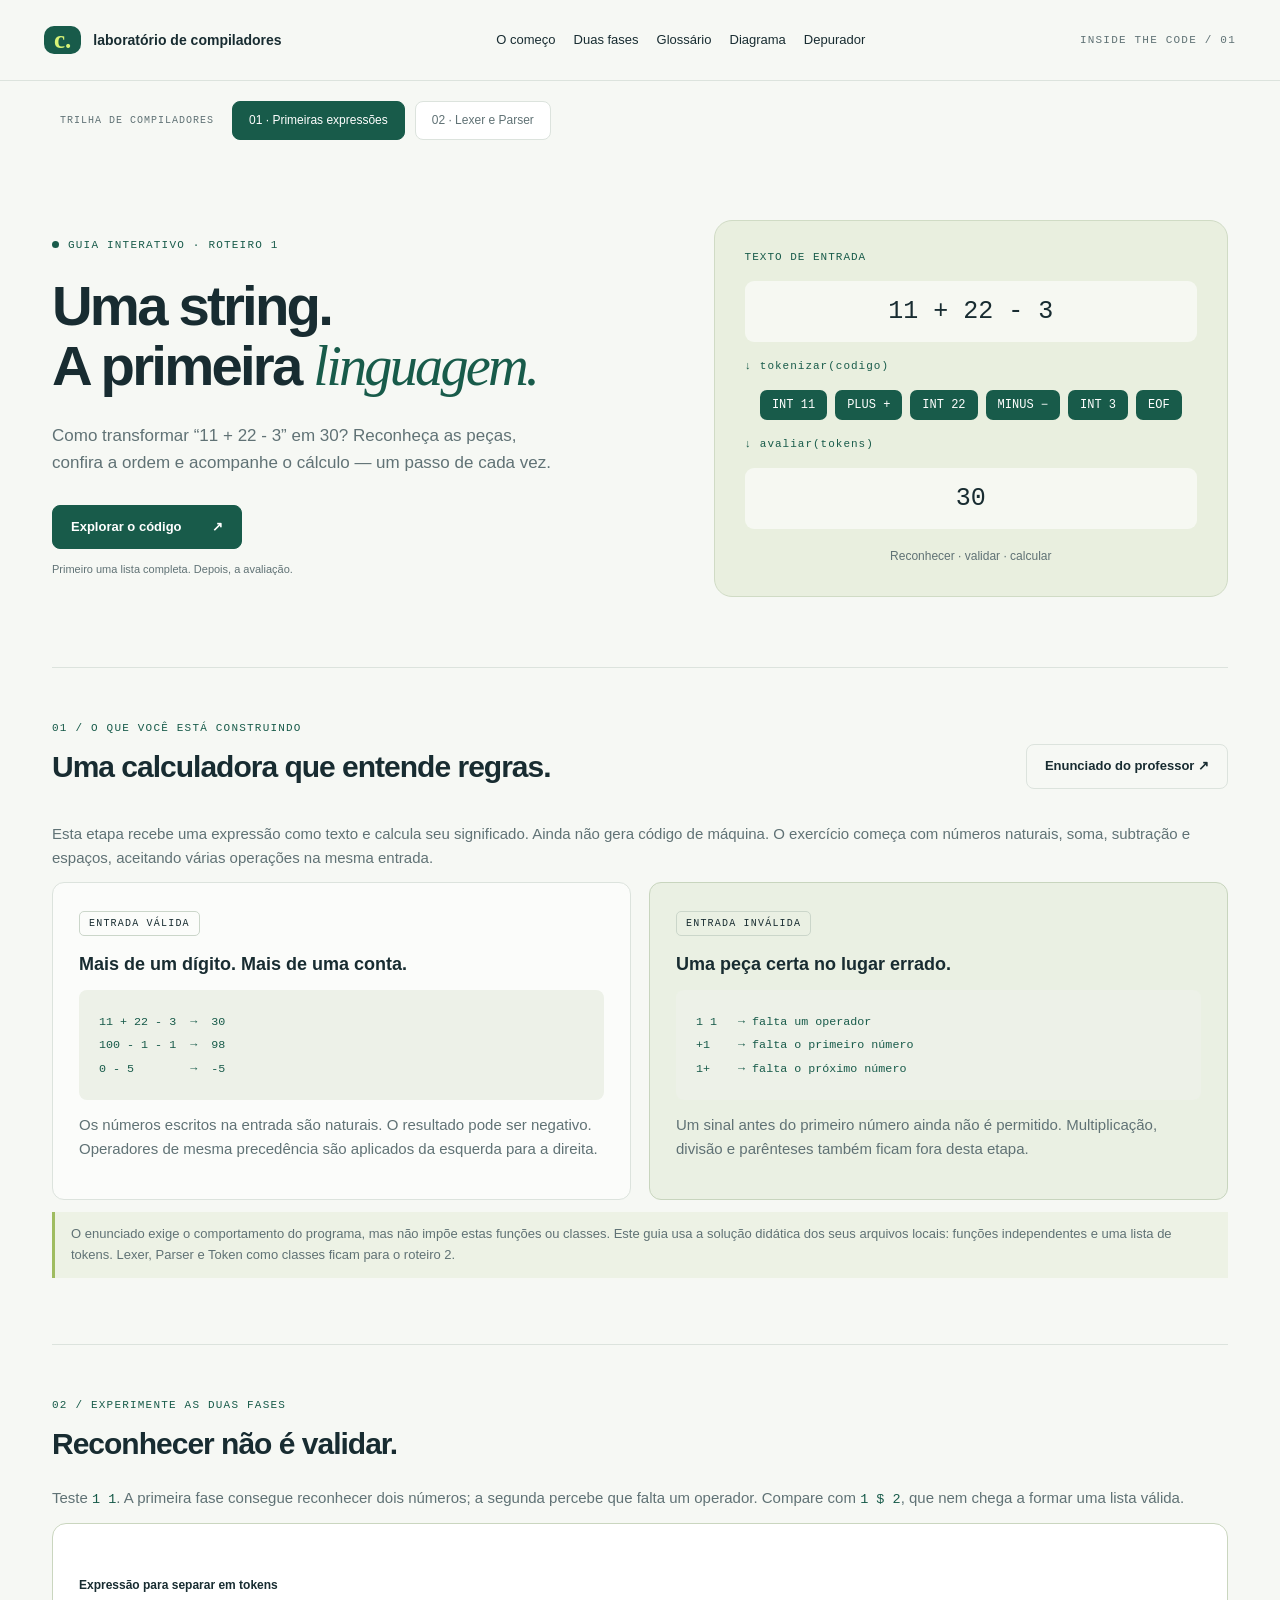
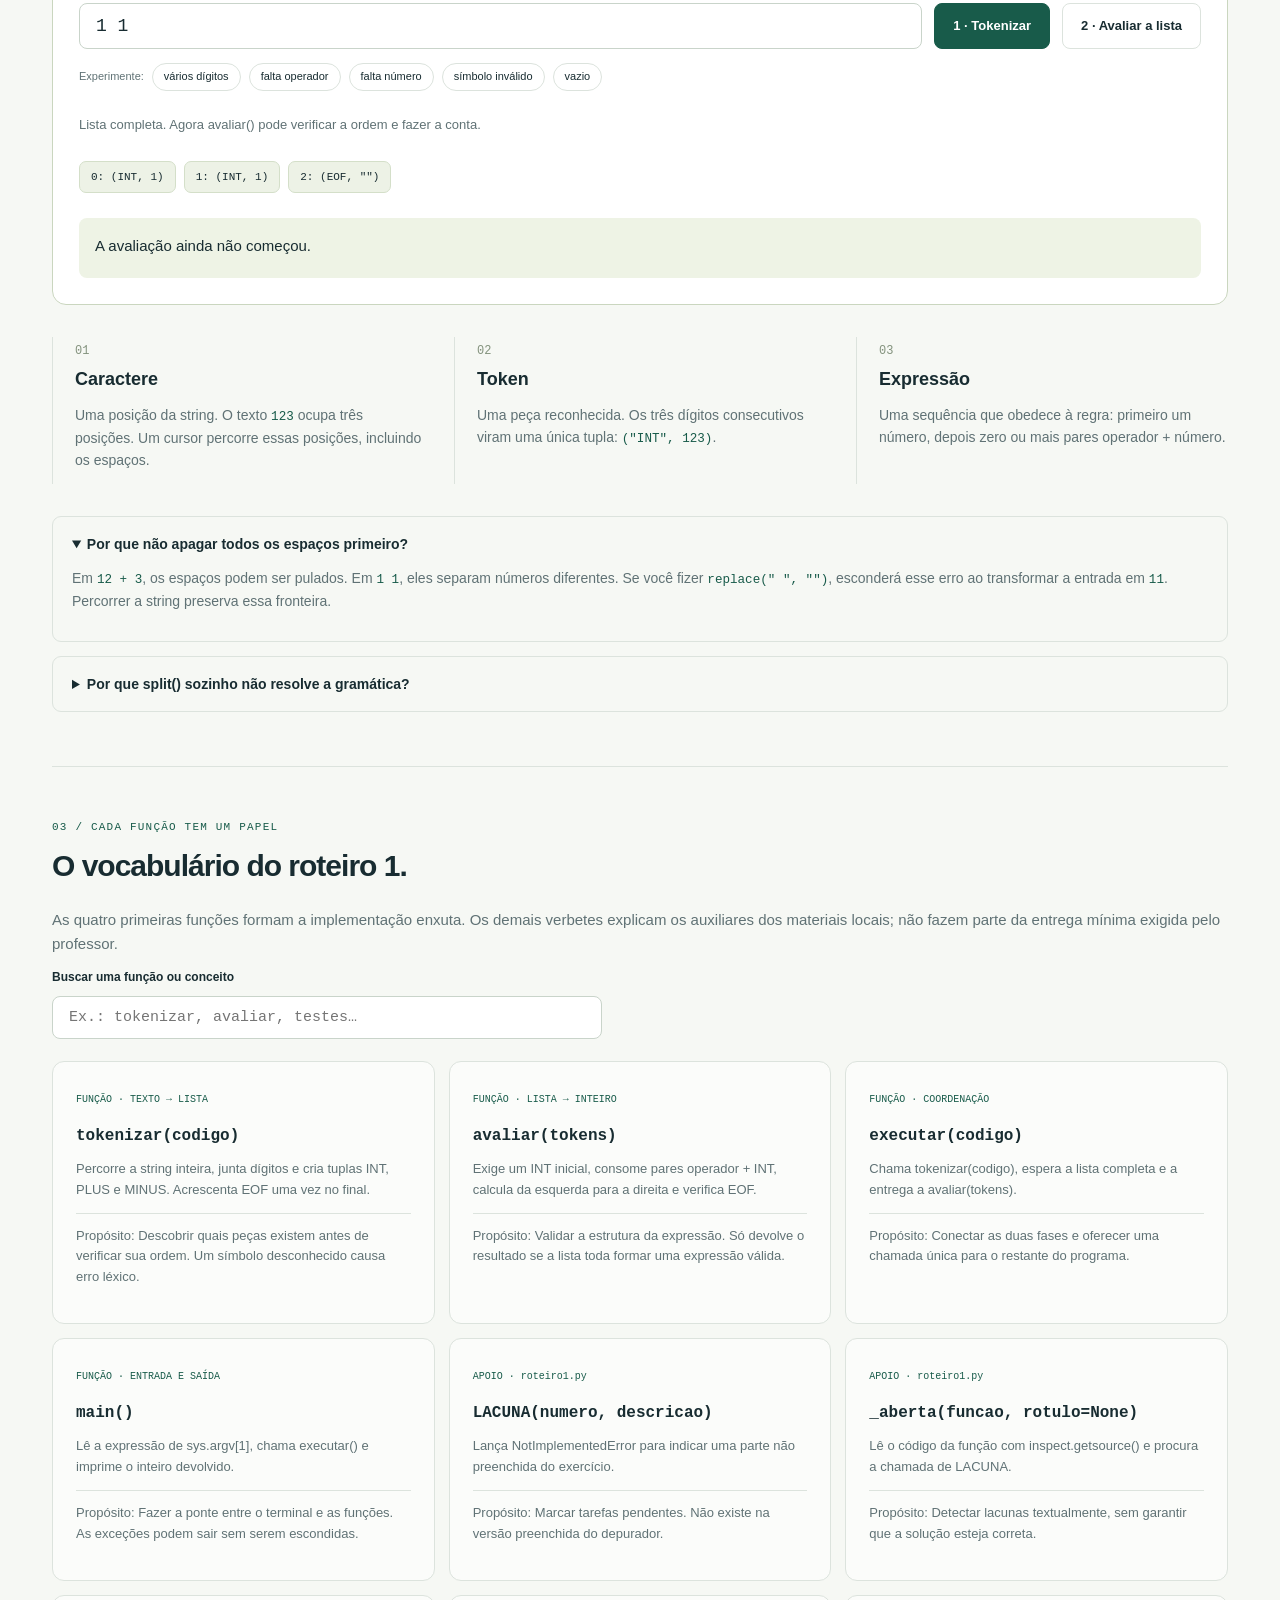
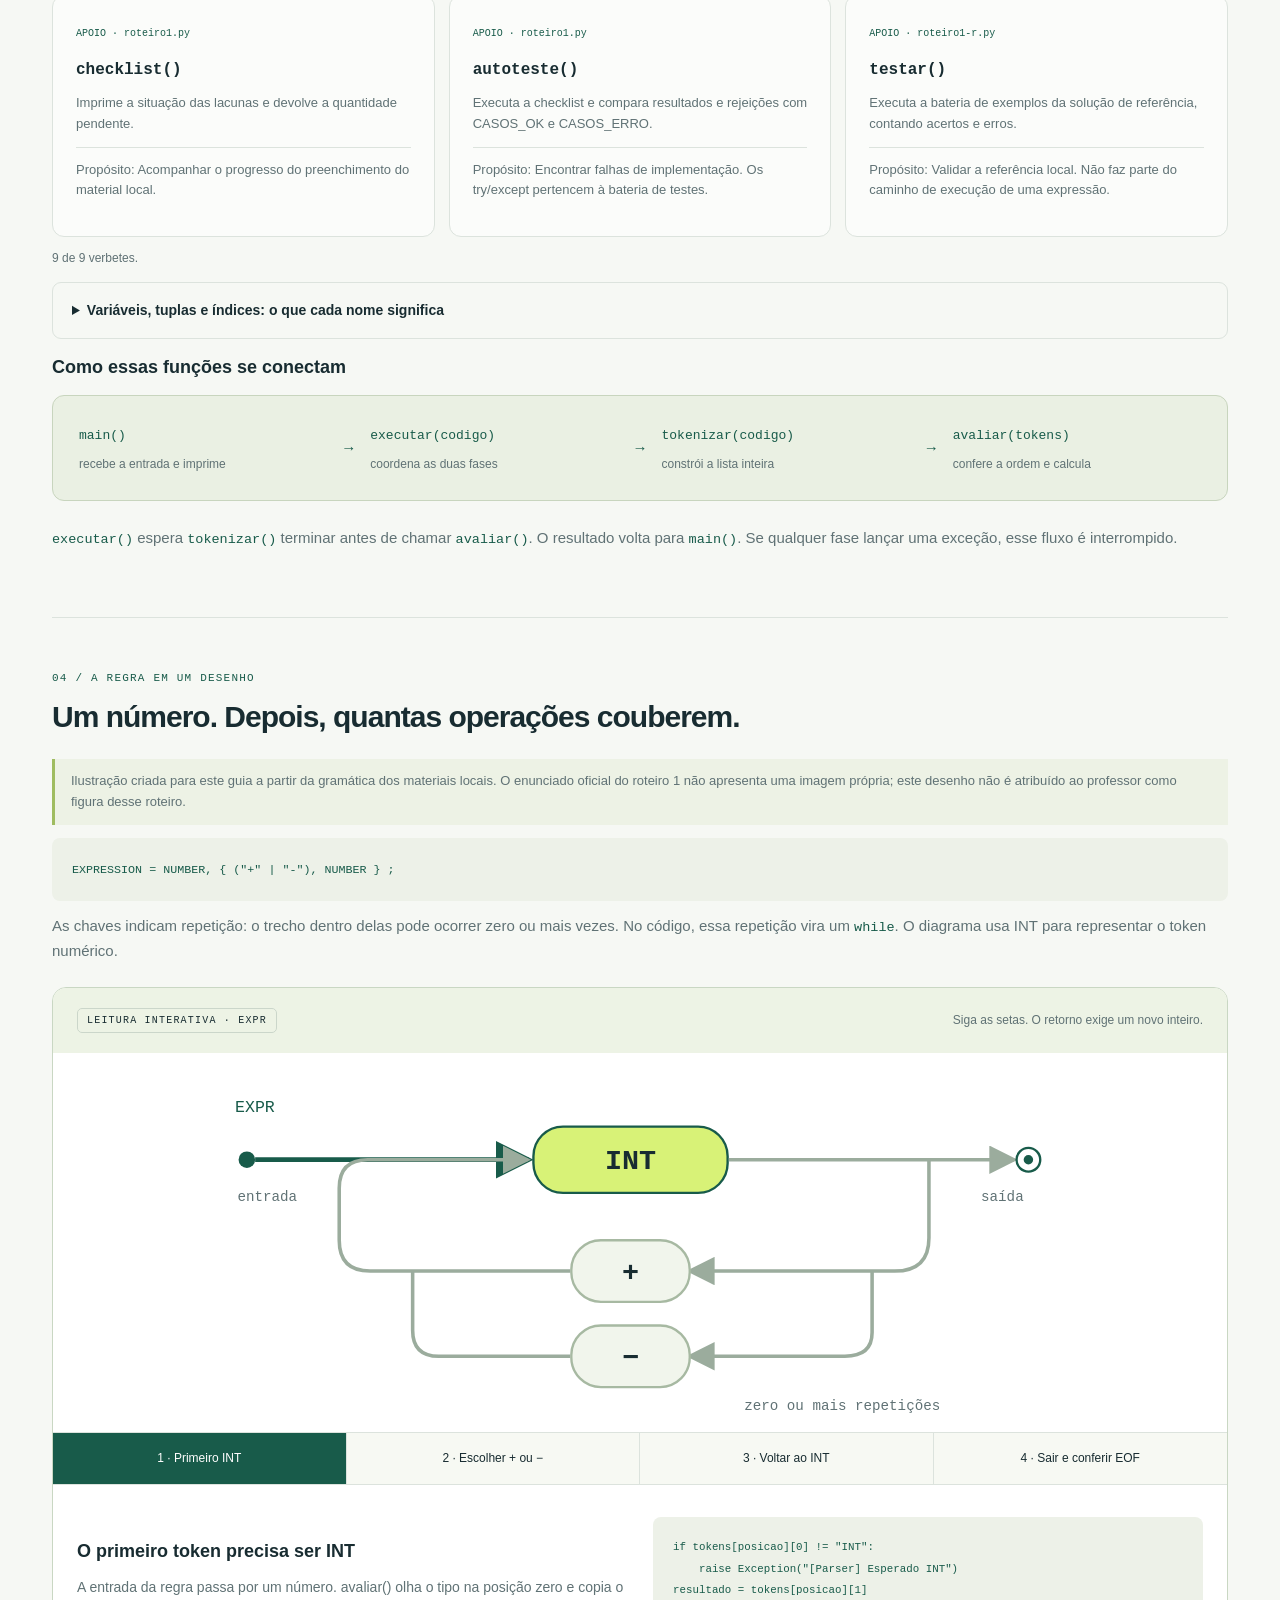
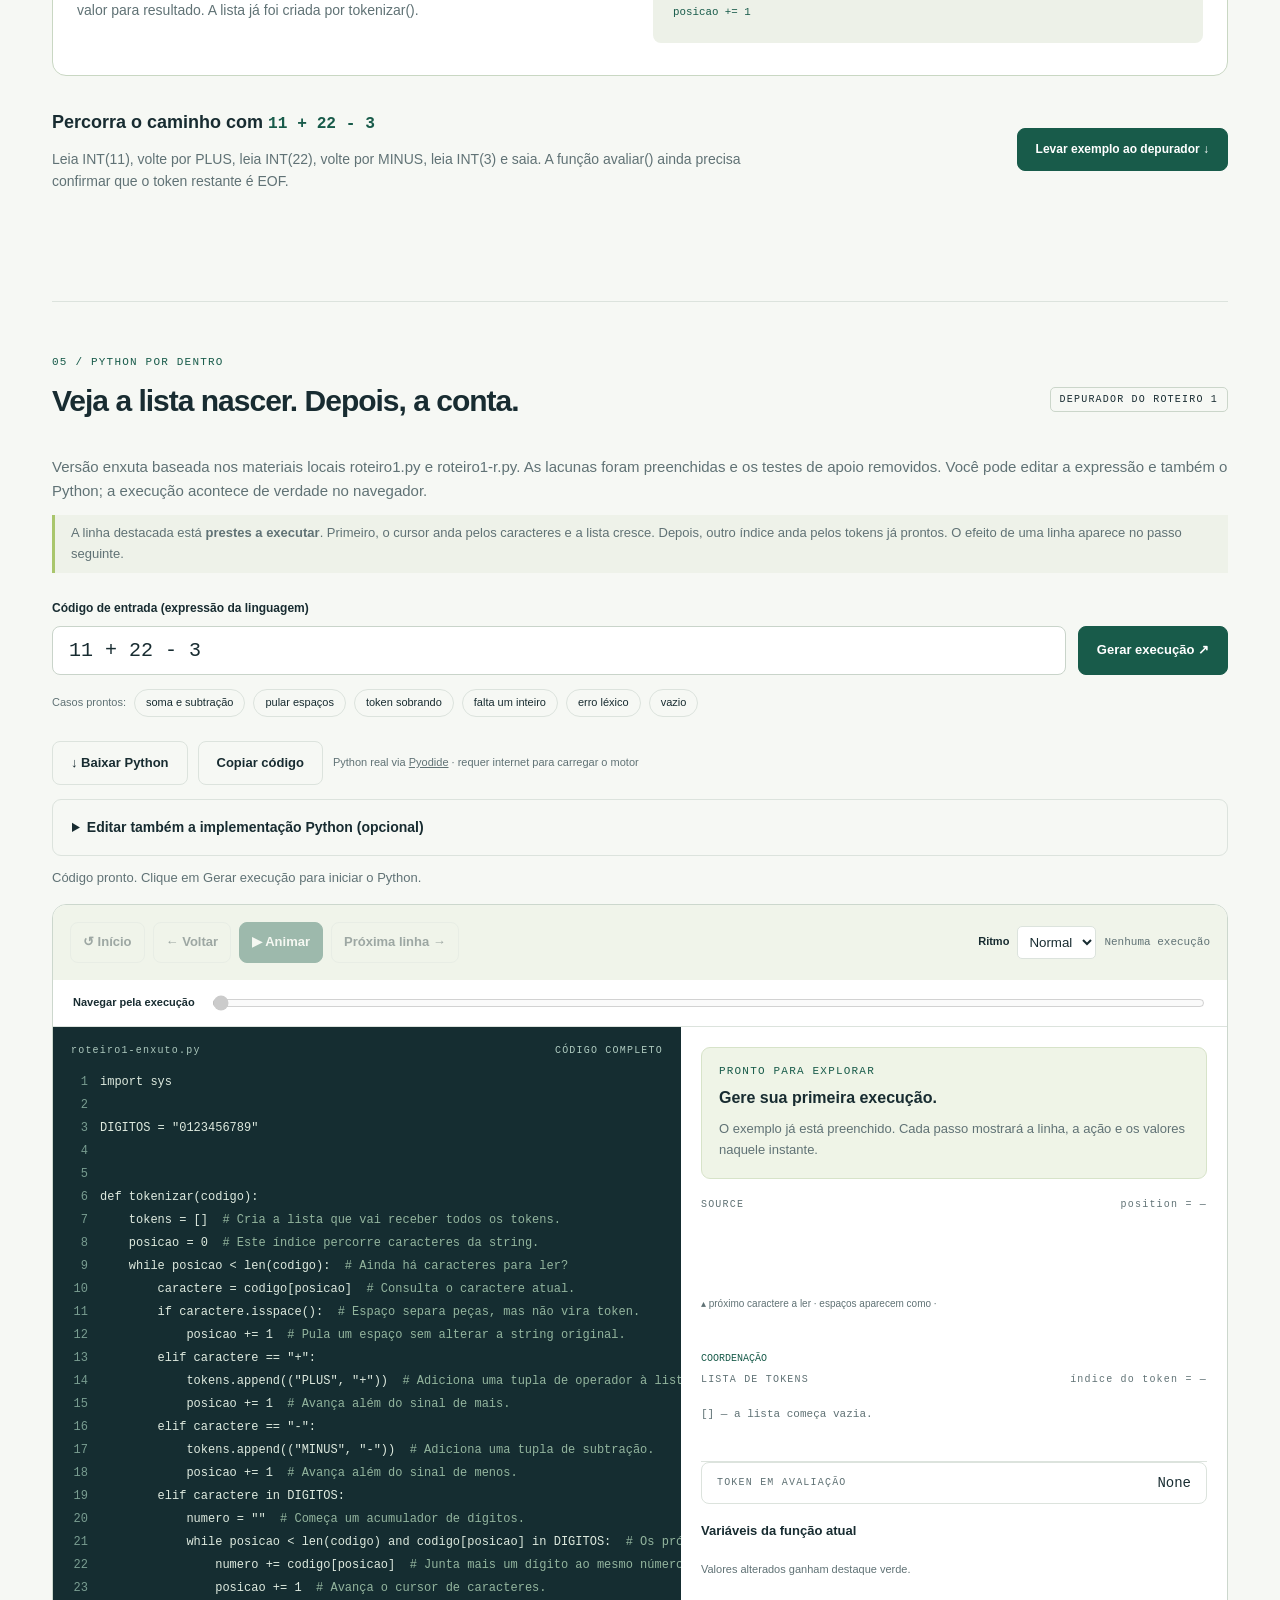
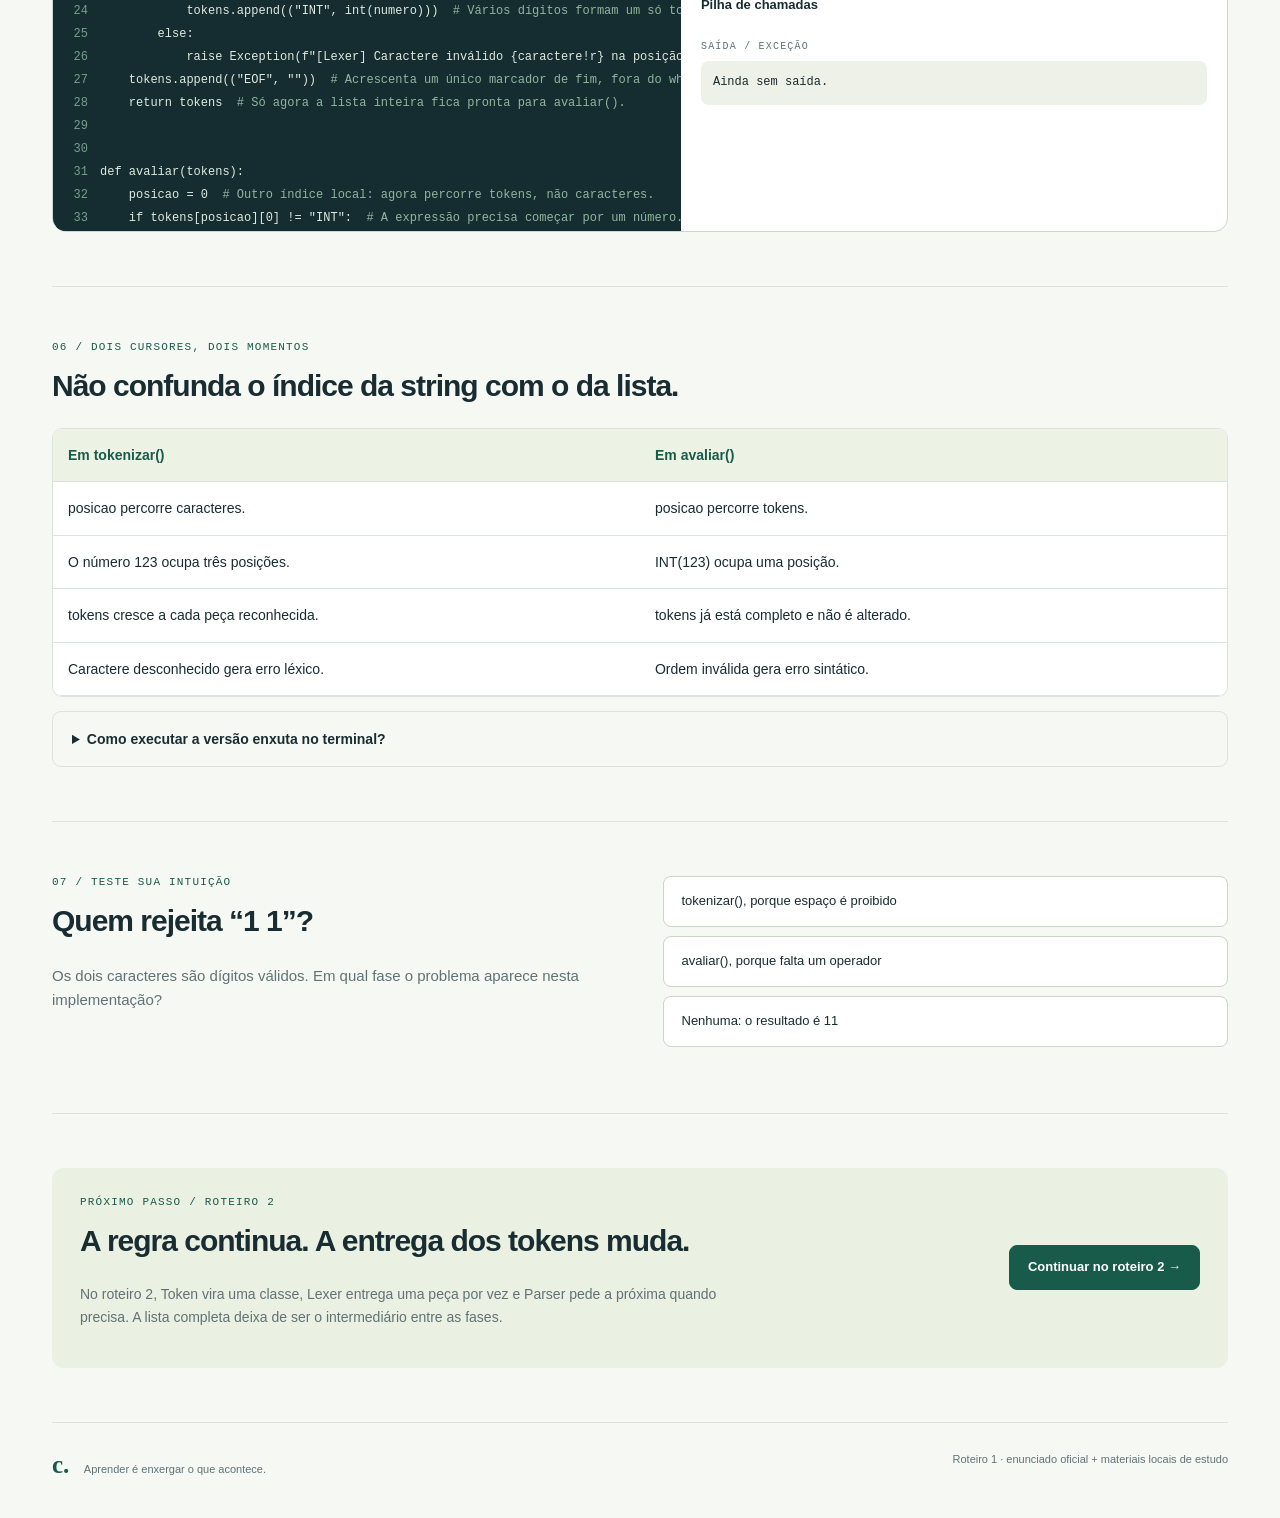
==== roteiro1.html @ b6286c02 "Adiciona roteiro 1 interativo e navegacao entre os roteiros" ====
<!doctype html>
<html lang="pt-BR">
<head>
<meta charset="utf-8"><meta name="viewport" content="width=device-width,initial-scale=1">
<title>Roteiro 01 · Do texto à primeira conta</title>
<link rel="stylesheet" href="style.css"><link rel="stylesheet" href="debug.css?v=player2"><link rel="stylesheet" href="player.css?v=player2"><link rel="stylesheet" href="courses.css?v=1"><link rel="stylesheet" href="diagrams.css?v=1">
<script src="roteiro1.js?v=1" defer></script><script src="debug.js?v=courses1" defer></script><script src="diagrams.js?v=courses1" defer></script>
</head>
<body>
<header><a class="brand" href="index.html"><span class="brand-icon">c.</span> laboratório de compiladores</a><nav aria-label="Principal"><a href="#fundamentos">O começo</a><a href="#laboratorio">Duas fases</a><a href="#glossario">Glossário</a><a href="#diagramas">Diagrama</a><a href="#debug">Depurador</a></nav><span class="chapter">INSIDE THE CODE / 01</span></header>
<main>
<nav class="course-switch" aria-label="Escolher roteiro"><span>TRILHA DE COMPILADORES</span><a href="roteiro1.html" aria-current="page">01 · Primeiras expressões</a><a href="index.html">02 · Lexer e Parser</a></nav>
<section class="hero"><div><div class="eyebrow"><span class="dot"></span> GUIA INTERATIVO · ROTEIRO 1</div><h1>Uma string.<br>A primeira <em>linguagem.</em></h1><p class="lead">Como transformar “11 + 22 - 3” em 30? Reconheça as peças, confira a ordem e acompanhe o cálculo — um passo de cada vez.</p><a class="button primary" href="#debug">Explorar o código <span>↗</span></a><span class="hero-note">Primeiro uma lista completa. Depois, a avaliação.</span></div><div class="r1-hero-art"><span class="r1-art-label">TEXTO DE ENTRADA</span><div class="r1-source">11 + 22 - 3</div><span class="r1-art-label">↓ tokenizar(codigo)</span><div class="r1-art-tokens"><span>INT 11</span><span>PLUS +</span><span>INT 22</span><span>MINUS −</span><span>INT 3</span><span>EOF</span></div><span class="r1-art-label">↓ avaliar(tokens)</span><div class="r1-source">30</div><span class="r1-art-caption">Reconhecer · validar · calcular</span></div></section>
<section id="fundamentos" class="section"><div class="section-title"><div><div class="eyebrow">01 / O QUE VOCÊ ESTÁ CONSTRUINDO</div><h2>Uma calculadora que entende regras.</h2></div><a class="button subtle" href="https://raulikeda.github.io/LP/Roteiro1/" target="_blank" rel="noopener noreferrer">Enunciado do professor ↗</a></div><p>Esta etapa recebe uma expressão como texto e calcula seu significado. Ainda não gera código de máquina. O exercício começa com números naturais, soma, subtração e espaços, aceitando várias operações na mesma entrada.</p><div class="comparison"><article><span class="pill">ENTRADA VÁLIDA</span><h3>Mais de um dígito. Mais de uma conta.</h3><pre><code>11 + 22 - 3  →  30
100 - 1 - 1  →  98
0 - 5        →  -5</code></pre><p>Os números escritos na entrada são naturais. O resultado pode ser negativo. Operadores de mesma precedência são aplicados da esquerda para a direita.</p></article><article class="new"><span class="pill">ENTRADA INVÁLIDA</span><h3>Uma peça certa no lugar errado.</h3><pre><code>1 1   → falta um operador
+1    → falta o primeiro número
1+    → falta o próximo número</code></pre><p>Um sinal antes do primeiro número ainda não é permitido. Multiplicação, divisão e parênteses também ficam fora desta etapa.</p></article></div><p class="r1-reference-note">O enunciado exige o comportamento do programa, mas não impõe estas funções ou classes. Este guia usa a solução didática dos seus arquivos locais: funções independentes e uma lista de tokens. Lexer, Parser e Token como classes ficam para o roteiro 2.</p></section>
<section id="laboratorio" class="section"><div class="eyebrow">02 / EXPERIMENTE AS DUAS FASES</div><h2>Reconhecer não é validar.</h2><p>Teste <code>1 1</code>. A primeira fase consegue reconhecer dois números; a segunda percebe que falta um operador. Compare com <code>1 $ 2</code>, que nem chega a formar uma lista válida.</p><div class="batch-lab"><form id="batch-form"><label for="batch-input">Expressão para separar em tokens</label><div class="input-row"><input id="batch-input" value="1 1" maxlength="120" autocomplete="off" spellcheck="false"><button class="button primary" type="submit">1 · Tokenizar</button><button id="batch-evaluate" class="button subtle" type="button" disabled>2 · Avaliar a lista</button></div></form><div class="examples"><span>Experimente:</span><button data-batch-example="12 + 3">vários dígitos</button><button data-batch-example="1 1">falta operador</button><button data-batch-example="1+">falta número</button><button data-batch-example="1 $ 2">símbolo inválido</button><button data-batch-example="">vazio</button></div><p id="batch-message" role="status"></p><div id="batch-tokens" class="batch-token-list" aria-label="Lista completa de tokens"></div><div class="batch-lab-output" id="batch-result" role="status"></div></div><div class="roles"><article><span class="number">01</span><h3>Caractere</h3><p>Uma posição da string. O texto <code>123</code> ocupa três posições. Um cursor percorre essas posições, incluindo os espaços.</p></article><article><span class="number">02</span><h3>Token</h3><p>Uma peça reconhecida. Os três dígitos consecutivos viram uma única tupla: <code>("INT", 123)</code>.</p></article><article><span class="number">03</span><h3>Expressão</h3><p>Uma sequência que obedece à regra: primeiro um número, depois zero ou mais pares operador + número.</p></article></div><details open><summary>Por que não apagar todos os espaços primeiro?</summary><p>Em <code>12 + 3</code>, os espaços podem ser pulados. Em <code>1 1</code>, eles separam números diferentes. Se você fizer <code>replace(" ", "")</code>, esconderá esse erro ao transformar a entrada em <code>11</code>. Percorrer a string preserva essa fronteira.</p></details><details><summary>Por que split() sozinho não resolve a gramática?</summary><p>Separar por um operador não trata automaticamente o outro, os números ausentes nem os espaços entre números. É possível construir uma solução com separações e validações extras, mas o cursor torna explícito o que foi lido e em que ordem.</p></details></section>
<section id="glossario" class="section"><div class="eyebrow">03 / CADA FUNÇÃO TEM UM PAPEL</div><h2>O vocabulário do roteiro 1.</h2><p>As quatro primeiras funções formam a implementação enxuta. Os demais verbetes explicam os auxiliares dos materiais locais; não fazem parte da entrega mínima exigida pelo professor.</p><label for="glossary-search">Buscar uma função ou conceito</label><input id="glossary-search" type="search" placeholder="Ex.: tokenizar, avaliar, testes…"><div id="glossary-list" class="glossary-grid"></div><p id="glossary-count" role="status"></p><details><summary>Variáveis, tuplas e índices: o que cada nome significa</summary><dl class="attribute-list"><dt>codigo / caractere</dt><dd>Texto de entrada e caractere consultado na posição atual.</dd><dt>tokens</dt><dd>Lista de tuplas. Cada tupla contém tipo e valor, como ("INT", 22).</dd><dt>tokens[posicao][0]</dt><dd>Tipo do token naquela posição: INT, PLUS, MINUS ou EOF.</dd><dt>tokens[posicao][1]</dt><dd>Valor do token: um inteiro, o símbolo do operador ou a string vazia de EOF.</dd><dt>posicao</dt><dd>Em tokenizar(), conta caracteres. Em avaliar(), conta tokens. São variáveis locais distintas, mesmo que tenham o mesmo nome.</dd><dt>numero / DIGITOS</dt><dd>Texto que acumula os dígitos do número em leitura e conjunto de caracteres aceitos como dígitos.</dd><dt>resultado / operador</dt><dd>Conta parcial e operação guardada até que o próximo inteiro seja validado.</dd><dt>EOF</dt><dd>Token ("EOF", "") que marca o fim. Permite rejeitar operandos ausentes e detectar tokens sobrando.</dd><dt>append() / isspace() / int()</dt><dd>Recursos do Python usados para acrescentar um item à lista, reconhecer espaços e converter dígitos em número. Não são funções criadas pelo compilador.</dd><dt>sys.argv / print()</dt><dd>Argumentos recebidos do terminal e impressão na saída padrão. Use aspas para passar a expressão inteira como um só argumento.</dd></dl></details><h3>Como essas funções se conectam</h3><div class="relationship"><div><b>main()</b><span>recebe a entrada e imprime</span></div><i>→</i><div><b>executar(codigo)</b><span>coordena as duas fases</span></div><i>→</i><div><b>tokenizar(codigo)</b><span>constrói a lista inteira</span></div><i>→</i><div><b>avaliar(tokens)</b><span>confere a ordem e calcula</span></div></div><p><code>executar()</code> espera <code>tokenizar()</code> terminar antes de chamar <code>avaliar()</code>. O resultado volta para <code>main()</code>. Se qualquer fase lançar uma exceção, esse fluxo é interrompido.</p></section>
<section id="diagramas" class="section"><div class="eyebrow">04 / A REGRA EM UM DESENHO</div><h2>Um número. Depois, quantas operações couberem.</h2><p class="r1-reference-note">Ilustração criada para este guia a partir da gramática dos materiais locais. O enunciado oficial do roteiro 1 não apresenta uma imagem própria; este desenho não é atribuído ao professor como figura desse roteiro.</p><pre><code>EXPRESSION = NUMBER, { ("+" | "-"), NUMBER } ;</code></pre><p>As chaves indicam repetição: o trecho dentro delas pode ocorrer zero ou mais vezes. No código, essa repetição vira um <code>while</code>. O diagrama usa INT para representar o token numérico.</p>
<div class="railroad-guide"><div class="railroad-heading"><span class="pill">LEITURA INTERATIVA · EXPR</span><span>Siga as setas. O retorno exige um novo inteiro.</span></div><div class="railroad-viewport"><svg id="railroad" viewBox="0 0 760 300" role="img" aria-labelledby="railroad-title railroad-description"><title id="railroad-title">Diagrama sintático de uma expressão de soma e subtração</title><desc id="railroad-description">A entrada passa obrigatoriamente por INT. Em seguida pode sair ou voltar por um operador mais ou menos, passando novamente por INT. O laço pode repetir zero ou mais vezes.</desc><defs><marker id="rail-arrow" markerWidth="8" markerHeight="8" refX="7" refY="4" orient="auto"><path d="M0 0 L8 4 L0 8 Z" fill="context-stroke"/></marker></defs><text class="rail-label" x="38" y="40">EXPR</text><text class="rail-caption" x="40" y="115">entrada</text><text class="rail-caption" x="668" y="115">saída</text><circle cx="48" cy="80" r="7" class="rail-start"/><path data-rail="entry" class="rail-path" d="M55 80 H286" marker-end="url(#rail-arrow)"/><rect data-rail="int" class="rail-node" x="290" y="52" width="164" height="56" rx="25"/><text class="rail-token" x="372" y="88">INT</text><path data-rail="exit" class="rail-path" d="M455 80 H696" marker-end="url(#rail-arrow)"/><circle cx="708" cy="80" r="10" class="rail-finish"/><circle cx="708" cy="80" r="4" class="rail-start"/><path data-rail="loop" class="rail-path" d="M624 80 V146 Q624 174 595 174 H422" marker-end="url(#rail-arrow)"/><path data-rail="loop" class="rail-path" d="M576 174 V226 Q576 246 553 246 H422" marker-end="url(#rail-arrow)"/><rect data-rail="plus" class="rail-node" x="322" y="148" width="100" height="52" rx="25"/><text class="rail-token" x="372" y="182">+</text><rect data-rail="minus" class="rail-node" x="322" y="220" width="100" height="52" rx="25"/><text class="rail-token" x="372" y="254">−</text><path data-rail="back" class="rail-path" d="M321 246 H210 Q188 246 188 224 V174"/><path data-rail="back" class="rail-path" d="M321 174 H152 Q126 174 126 148 V104 Q126 80 150 80 H285" marker-end="url(#rail-arrow)"/><text class="rail-caption" x="468" y="291">zero ou mais repetições</text></svg></div>
<div class="railroad-steps" role="group" aria-label="Etapas para ler o diagrama"><button type="button" data-rail-step="0" aria-pressed="true">1 · Primeiro INT</button><button type="button" data-rail-step="1" aria-pressed="false">2 · Escolher + ou −</button><button type="button" data-rail-step="2" aria-pressed="false">3 · Voltar ao INT</button><button type="button" data-rail-step="3" aria-pressed="false">4 · Sair e conferir EOF</button></div><div class="railroad-explanation" aria-live="polite" aria-atomic="true"><div><h3 id="rail-step-title"></h3><p id="rail-step-text"></p></div><pre><code id="rail-step-code"></code></pre></div></div>

<div class="diagram-bridge"><div><h3>Percorra o caminho com <code>11 + 22 - 3</code></h3><p>Leia INT(11), volte por PLUS, leia INT(22), volte por MINUS, leia INT(3) e saia. A função avaliar() ainda precisa confirmar que o token restante é EOF.</p></div><button id="diagram-debug-example" class="button primary">Levar exemplo ao depurador ↓</button></div><p id="diagram-example-status" role="status"></p></section>
<section id="debug" class="section"><div class="section-title"><div><div class="eyebrow">05 / PYTHON POR DENTRO</div><h2>Veja a lista nascer. Depois, a conta.</h2></div><span class="pill">DEPURADOR DO ROTEIRO 1</span></div><p>Versão enxuta baseada nos materiais locais roteiro1.py e roteiro1-r.py. As lacunas foram preenchidas e os testes de apoio removidos. Você pode editar a expressão e também o Python; a execução acontece de verdade no navegador.</p><p class="aside">A linha destacada está <strong>prestes a executar</strong>. Primeiro, o cursor anda pelos caracteres e a lista cresce. Depois, outro índice anda pelos tokens já prontos. O efeito de uma linha aparece no passo seguinte.</p>
<form id="debug-form"><label for="debug-input">Código de entrada (expressão da linguagem)</label><div class="input-row"><input id="debug-input" value="11 + 22 - 3" maxlength="120" autocomplete="off" spellcheck="false"><button id="debug-build" class="button primary" type="submit">Gerar execução ↗</button><button id="debug-cancel" class="button subtle" type="button" hidden>Cancelar</button></div></form><div class="examples"><span>Casos prontos:</span><button data-debug-example="11 + 22 - 3">soma e subtração</button><button data-debug-example="  42  ">pular espaços</button><button data-debug-example="1 1">token sobrando</button><button data-debug-example="1 +">falta um inteiro</button><button data-debug-example="1 $ 2">erro léxico</button><button data-debug-example="">vazio</button></div>
<div class="debug-toolbar"><a href="roteiro1-enxuto.py" download class="button subtle">↓ Baixar Python</a><button id="debug-copy" class="button subtle">Copiar código</button><span>Python real via <a href="https://pyodide.org/en/0.29.2/usage/index.html" target="_blank" rel="noreferrer">Pyodide</a> · requer internet para carregar o motor</span></div>
<details id="editor-details"><summary>Editar também a implementação Python (opcional)</summary><p>Você pode experimentar mudanças no código abaixo e gerar outra execução. Mantenha a função <code>main()</code> como ponto de entrada. Restaurar recupera a versão enxuta original.</p><label for="python-editor">Código Python completo</label><textarea id="python-editor" spellcheck="false" rows="18"></textarea><button id="debug-restore" class="button subtle">Restaurar código original</button><p id="editor-notice" role="status"></p></details>
<p id="debug-status" role="status">Carregando o código enxuto…</p>
<div class="debugger" id="debugger"><div id="debug-player-slot"><div class="debug-player" id="debug-player" role="group" aria-label="Controles da execução"><div class="debug-controls"><button id="debug-reset" class="button subtle" disabled title="Voltar ao primeiro passo">↺ Início</button><button id="debug-prev" class="button subtle" disabled title="Passo anterior">← Voltar</button><button id="debug-play" class="button primary" disabled>▶ Animar</button><button id="debug-next" class="button subtle" disabled>Próxima linha →</button><label for="debug-speed">Ritmo <select id="debug-speed"><option value="1400">Calmo</option><option value="650" selected>Normal</option><option value="150">Rápido</option></select></label><span id="debug-counter">Nenhuma execução</span></div>
<div class="debug-scrub"><label for="debug-timeline">Navegar pela execução</label><input type="range" id="debug-timeline" min="0" max="0" value="0" disabled></div></div></div>
<div class="debug-columns"><div class="code-panel"><div class="panel-label">roteiro1-enxuto.py <span id="debug-line-label">CÓDIGO COMPLETO</span></div><div id="debug-code" tabindex="0" aria-label="Código Python com números de linha"></div></div><div class="debug-state"><div class="debug-action" aria-live="polite" aria-atomic="true"><span id="debug-event" class="eyebrow">PRONTO PARA EXPLORAR</span><h3 id="debug-action-title">Gere sua primeira execução.</h3><p id="debug-action-text">O exemplo já está preenchido. Cada passo mostrará a linha, a ação e os valores naquele instante.</p></div><div class="debug-source-box"><div class="panel-label">SOURCE <span id="debug-position">position = —</span></div><div id="debug-source" class="source-strip"></div><small>▴ próximo caractere a ler · espaços aparecem como ·</small></div><div class="debug-batch"><span id="debug-phase">coordenação</span><div class="panel-label">LISTA DE TOKENS <span id="debug-token-index">índice do token = —</span></div><div id="debug-token-list" class="batch-token-list" aria-label="Lista de tokens em construção ou avaliação">[] — a lista começa vazia.</div></div><div class="debug-token-box"><span class="panel-label">TOKEN EM AVALIAÇÃO</span><div id="debug-token">None</div></div><div class="debug-watch"><h3>Variáveis da função atual</h3><dl id="debug-locals"></dl><p id="debug-changes">Valores alterados ganham destaque verde.</p></div><div class="debug-stack"><h3>Pilha de chamadas</h3><ol id="debug-stack"></ol></div><div class="debug-console"><span class="panel-label">SAÍDA / EXCEÇÃO</span><pre id="debug-output">Ainda sem saída.</pre></div></div></div></div></section>

<section class="section"><div class="eyebrow">06 / DOIS CURSORES, DOIS MOMENTOS</div><h2>Não confunda o índice da string com o da lista.</h2><div class="r1-table-wrap"><table class="r1-table"><thead><tr><th>Em tokenizar()</th><th>Em avaliar()</th></tr></thead><tbody><tr><td>posicao percorre caracteres.</td><td>posicao percorre tokens.</td></tr><tr><td>O número 123 ocupa três posições.</td><td>INT(123) ocupa uma posição.</td></tr><tr><td>tokens cresce a cada peça reconhecida.</td><td>tokens já está completo e não é alterado.</td></tr><tr><td>Caractere desconhecido gera erro léxico.</td><td>Ordem inválida gera erro sintático.</td></tr></tbody></table></div><details><summary>Como executar a versão enxuta no terminal?</summary><pre><code>python roteiro1-enxuto.py "11 + 22 - 3"
# saída: 30</code></pre><p>O código usa apenas a biblioteca padrão. Para a entrega da disciplina, o enunciado pede o arquivo main.py. O arquivo baixado aqui mantém um nome próprio para você estudar e comparar.</p></details></section>
<section class="section quiz"><div><div class="eyebrow">07 / TESTE SUA INTUIÇÃO</div><h2>Quem rejeita “1 1”?</h2><p>Os dois caracteres são dígitos válidos. Em qual fase o problema aparece nesta implementação?</p></div><div><div class="quiz-options"><button data-r1-answer="wrong">tokenizar(), porque espaço é proibido</button><button data-r1-answer="right">avaliar(), porque falta um operador</button><button data-r1-answer="wrong">Nenhuma: o resultado é 11</button></div><p id="r1-quiz-feedback" role="status"></p></div></section>
<section class="section"><div class="r1-next"><div><div class="eyebrow">PRÓXIMO PASSO / ROTEIRO 2</div><h2>A regra continua. A entrega dos tokens muda.</h2><p>No roteiro 2, Token vira uma classe, Lexer entrega uma peça por vez e Parser pede a próxima quando precisa. A lista completa deixa de ser o intermediário entre as fases.</p></div><a class="button primary" href="index.html">Continuar no roteiro 2 →</a></div></section>
<footer><span><b>c.</b> Aprender é enxergar o que acontece.</span><span>Roteiro 1 · enunciado oficial + materiais locais de estudo</span></footer>
</main></body></html>
---- style.css ----
:root{--ink:#182c31;--muted:#607275;--paper:#f6f8f4;--line:#dce3dd;--green:#185b4a;--lime:#d8f277;--white:#fff;--mono:Consolas,'Courier New',monospace}*{box-sizing:border-box}html{scroll-behavior:smooth;scroll-padding-top:28px}body{margin:0;background:var(--paper);color:var(--ink);font-family: 'Segoe UI',Arial,sans-serif;font-size:15px;line-height:1.6}a{color:inherit;text-decoration:none}button,input{font:inherit}button,a.button{cursor:pointer}button:disabled{opacity:.38;cursor:default}button:focus-visible,a:focus-visible,input:focus-visible,summary:focus-visible{outline:3px solid #438575;outline-offset:4px}header{max-width:1320px;margin:auto;padding:26px 44px;display:flex;align-items:center;justify-content:space-between;border-bottom:1px solid var(--line);gap:20px}.brand{display:flex;align-items:center;gap:12px;font-weight:650;font-size:14px}.brand-icon{background:var(--green);color:var(--lime);font:bold 25px Georgia;border-radius:10px;padding:0 10px}nav{display:flex;gap:28px;font-size:13px}.chapter,.eyebrow,.panel-label,.pill{font:11px var(--mono);letter-spacing:1.2px}.chapter{color:var(--muted)}main{max-width:1232px;margin:auto;padding:0 28px}.hero{display:grid;grid-template-columns:1.15fr 1fr;gap:70px;align-items:center;padding:80px 0 70px}.eyebrow{color:var(--green);display:flex;align-items:center;gap:9px}.dot{height:7px;width:7px;background:var(--green);border-radius:50%}h1{font-size:clamp(38px,4.4vw,65px);line-height:1.08;letter-spacing:-2.8px;font-weight:550;margin:25px 0}h1 em{font-family:Georgia,serif;color:var(--green);font-weight:normal}p{color:var(--muted);margin:12px 0}.lead{font-size:17px;max-width:510px;margin-bottom:28px}.button{border:1px solid var(--line);border-radius:8px;padding:11px 18px;display:inline-flex;gap:30px;align-items:center;justify-content:center;font-weight:600;font-size:13px}.primary{background:var(--green);border-color:var(--green);color:white}.primary:hover{background:#104638}.subtle{background:transparent;color:var(--ink)}.subtle:hover{background:#e8ede6}.hero-note{display:block;font-size:11px;color:var(--muted);margin-top:12px}.hero-art{position:relative;min-height:365px;background:#e8eee4;border:1px solid #d5dfd0;border-radius:18px;padding:24px;background-image:radial-gradient(#b7c6b5 .8px,transparent .8px);background-size:16px 16px;overflow:hidden}.art-top,.art-bottom{font:9px var(--mono);display:flex;justify-content:space-between;color:#586f5e;gap:10px}.art-top span{color:var(--green)}.art-source{font:30px var(--mono);text-align:center;padding:32px 0}.art-source span{color:#899a87}.art-source b{background:var(--lime);font-weight:normal;padding:4px 8px;border-radius:6px}.orbit{display:flex;align-items:center;justify-content:center}.art-node{background:#f8faf5;border:1px solid #c5d2c1;padding:15px 22px;border-radius:10px;font-size:19px;font-weight:600}.art-node small{display:block;font-size:10px;font-weight:normal;color:var(--muted)}.connection{width:125px;text-align:center;position:relative;font:10px var(--mono);color:var(--green)}.connection span{display:block;margin:8px 0}.connection i{display:block;height:1px;background:#8ba784}.connection i:after{content:'';display:block;width:8px;height:8px;background:var(--green);border-radius:50%;position:absolute;top:27px;animation:travel 3s ease-in-out infinite}.floating-token{width:125px;margin:22px auto 27px;background:var(--green);border-radius:9px;color:white;padding:9px 13px;display:flex;align-items:center;gap:12px;box-shadow:0 9px 20px #194d4820;transform:rotate(-4deg)}.floating-token span{font:11px var(--mono);color:var(--lime)}.floating-token strong{font:24px var(--mono)}.floating-token small{font:8px var(--mono)}@keyframes travel{0%,100%{left:10%}50%{left:85%}}.section{padding:54px 0;border-top:1px solid var(--line)}.section-title{display:flex;justify-content:space-between;align-items:center;gap:25px}.section-title>p{font-size:13px;max-width:370px}h2{font-size:30px;letter-spacing:-1px;font-weight:550;line-height:1.25;margin:14px 0 24px}h3{font-weight:600;font-size:18px;line-height:1.4;margin:16px 0 10px}.comparison{display:grid;grid-template-columns:1fr 1fr;gap:18px;margin-top:12px}.comparison article{border:1px solid var(--line);border-radius:12px;padding:26px;background:#fff9}.comparison article.new{background:#eaf0e3;border-color:#c8d5be}.pill{display:inline-block;border:1px solid #cbd6ca;border-radius:5px;padding:6px 9px;font-size:10px;white-space:nowrap}.flow{font:14px var(--mono);margin:20px 0;display:flex;gap:18px;align-items:center}.flow span{color:#799174}code{font-family:var(--mono);font-size:.9em;color:var(--green)}.roles{display:grid;grid-template-columns:repeat(3,1fr);gap:30px;margin:32px 0}.roles article{border-left:1px solid var(--line);padding-left:22px}.number{font:12px var(--mono);color:#83927d}.roles h3{margin-top:6px}.roles p{font-size:14px}.aside{font-size:13px;border-left:3px solid #a9c66c;padding:8px 16px;background:#eef2e9}.lab>p{max-width:720px}form{margin-top:26px}label{display:block;font-size:12px;font-weight:600;margin-bottom:8px}.input-row{display:flex;gap:12px}input{background:white;border:1px solid #c9d4ca;border-radius:8px;padding:12px 16px;min-width:0;flex:1;font:20px var(--mono);color:var(--ink)}.examples{display:flex;gap:8px;align-items:center;flex-wrap:wrap;margin:14px 0 24px;font-size:11px;color:var(--muted)}.examples button{border:1px solid var(--line);background:transparent;border-radius:20px;padding:4px 11px;font-size:11px;color:var(--ink)}.examples button:hover{background:#e5eed8}.workbench{border:1px solid #ccd7cd;border-radius:14px;background:white;overflow:hidden}.source-panel{padding:23px 26px;background:#f1f4ee}.panel-label{display:flex;justify-content:space-between;color:var(--muted);font-size:10px}.source-strip{display:flex;overflow-x:auto;gap:5px;padding:25px 1px 22px;min-height:96px}.char{position:relative;flex:0 0 32px;height:38px;display:grid;place-items:center;border-radius:5px;font:20px var(--mono);background:white;border:1px solid #d9e1d5;transition:background .25s,opacity .25s}.char.read{color:#879383;background:#e8ede4}.char.selected{background:var(--lime);border-color:#b4d265;color:var(--ink)}.char.cursor:after{content:'▴';position:absolute;bottom:-21px;color:var(--green);font-size:20px}.char.eof{font-size:10px;flex-basis:40px}.legend{font-size:10px;color:var(--muted);display:flex;gap:22px;flex-wrap:wrap}.state-grid{display:grid;grid-template-columns:1fr 1fr}.state-grid article{padding:22px 26px;min-height:166px}.state-grid article+article{border-left:1px solid var(--line)}.state-grid p{font-size:12px;margin:8px 0 0}.token-display{display:flex;align-items:center;gap:18px;min-height:55px;margin-top:8px;font:25px var(--mono)}.token-type{color:var(--green);font:12px var(--mono);padding:6px 10px;background:#e8f0dc;border-radius:5px}.result{font:38px var(--mono);height:63px;padding-top:8px}.event{background:#f5f7f2;padding:22px 26px;min-height:163px;border-top:1px solid var(--line)}.event>span{font:10px var(--mono);letter-spacing:1px;color:var(--green)}.event h3{margin:8px 0;font-size:18px}.event p{font-size:14px;margin:0}.event.error{background:#fff1e9}.event.error>span{color:#a54328}.controls{padding:19px 26px;display:flex;gap:8px;align-items:center;flex-wrap:wrap}.controls .button{padding:9px 13px}#step-count{margin-left:auto;font:11px var(--mono);color:var(--muted)}.progress{height:4px;background:#edf1e9}#progress-fill{height:100%;background:#99ba52;transition:width .3s}.pulse{animation:pulse .35s ease-out}@keyframes pulse{from{transform:translateY(4px);opacity:.55}to{transform:translateY(0);opacity:1}}details{border:1px solid var(--line);border-radius:9px;padding:16px 19px;margin-top:14px}summary{cursor:pointer;font-weight:600;font-size:14px}pre{background:#edf1e8;border-radius:8px;padding:20px;overflow-x:auto;line-height:1.8;font-size:13px}details p{font-size:14px}.contract-grid{display:grid;grid-template-columns:1fr 1fr;gap:34px}.contract{border-radius:12px;padding:28px;background:#eaf0e2}.contract h3{font-size:24px}.contract p{font-size:14px}.pitfalls details:first-child{margin-top:0}.quiz{display:grid;grid-template-columns:1fr 1fr;gap:45px}.quiz-options{display:grid;gap:9px}.quiz-options button{text-align:left;border:1px solid #cbd6c7;border-radius:8px;background:white;padding:14px 18px;font-size:13px;color:var(--ink)}.quiz-options button:hover{background:#eaf0e2}.quiz-options button.correct{background:#e4f2ca;border-color:#8ea95b}.quiz-options button.incorrect{background:#ffede2;border-color:#d8a186}#quiz-feedback{font-size:13px;min-height:44px}footer{border-top:1px solid var(--line);padding:28px 0 36px;display:flex;justify-content:space-between;gap:20px;font-size:11px;color:var(--muted)}footer b{font:bold 25px Georgia;margin-right:12px;color:var(--green)}@media(max-width:850px){header{padding:20px 24px}.chapter{display:none}.hero{gap:28px;padding:48px 0}.hero-art{padding:18px}.art-node{padding:12px}.connection{width:95px}h1{letter-spacing:-1.8px}.section-title{display:block}.roles{gap:15px}}@media(max-width:640px){header{flex-wrap:wrap;gap:12px}nav{gap:24px}main{padding:0 20px}.hero,.comparison,.contract-grid,.quiz{grid-template-columns:1fr}.hero{padding:38px 0;gap:30px}.hero-art{min-height:340px}h1{font-size:43px}.section{padding:36px 0}h2{font-size:27px}.roles{grid-template-columns:1fr;gap:22px}.roles article{padding-left:17px}.input-row .button{padding:10px 13px}.state-grid article{padding:18px 15px}.source-panel,.event{padding:20px}.controls{padding:16px 12px}.controls .button{font-size:11px;padding:9px}#step-count{width:100%;margin:4px 0 0}.flow{font-size:12px;gap:10px}footer{flex-direction:column;gap:4px}}@media(prefers-reduced-motion:reduce){*,*:before,*:after{animation:none!important;transition:none!important;scroll-behavior:auto!important}}
:where(.hero,.comparison,.roles,.contract-grid,.quiz,.state-grid)>*{min-width:0}pre{max-width:100%}.token-display{flex-wrap:wrap;overflow-wrap:anywhere}.token-display>span{max-width:100%}.result{height:auto;min-height:63px}
---- debug.css ----
.glossary-grid{display:grid;grid-template-columns:repeat(3,minmax(0,1fr));gap:14px;margin-top:22px}.glossary-card{background:#fff9;border:1px solid var(--line);border-radius:12px;padding:23px}.glossary-card h3{font-family:var(--mono);font-size:16px;overflow-wrap:anywhere}.glossary-card p{font-size:13px}.glossary-card .purpose{border-top:1px solid var(--line);padding-top:12px}.glossary-card small{font:10px var(--mono);color:var(--green)}#glossary-search{width:100%;font-size:15px;max-width:550px}#glossary-count{font-size:12px}.attribute-list{display:grid;grid-template-columns:210px 1fr;gap:14px;font-size:14px}.attribute-list dt{font-family:var(--mono);color:var(--green)}.attribute-list dd{margin:0;color:var(--muted)}.relationship{display:flex;align-items:center;gap:14px;background:#eaf0e3;border:1px solid #c8d5be;padding:26px;border-radius:12px;margin:15px 0 25px}.relationship div{flex:1;min-width:0}.relationship b{font:13px var(--mono);color:var(--green);overflow-wrap:anywhere}.relationship span{display:block;color:var(--muted);font-size:12px;margin-top:9px}.relationship i{font-style:normal;color:var(--green)}.debug-toolbar{display:flex;align-items:center;gap:10px;flex-wrap:wrap}.debug-toolbar>span{font-size:11px;color:var(--muted)}.debug-toolbar a:not(.button){text-decoration:underline}#python-editor{display:block;width:100%;resize:vertical;background:#152d31;color:#edf3e2;border:0;border-radius:8px;font:13px/1.7 var(--mono);padding:18px;white-space:pre;overflow:auto;margin-bottom:15px}#debug-status{min-height:24px;font-size:13px}#debug-status.failed{color:#a54328}.debugger{border:1px solid #ccd7cd;border-radius:14px;background:white;overflow:hidden}.debug-controls{display:flex;align-items:center;flex-wrap:wrap;gap:8px;padding:17px;background:#f0f4ea}.debug-controls .button{padding:9px 12px}.debug-controls label{display:flex;align-items:center;gap:8px;margin:0 0 0 auto;font-size:11px}.debug-controls select{padding:7px;border:1px solid var(--line);background:white;border-radius:5px;color:var(--ink)}#debug-counter{font:11px var(--mono);color:var(--muted)}.debug-scrub{padding:12px 20px;border-bottom:1px solid var(--line);display:flex;align-items:center;gap:15px}.debug-scrub label{font-size:11px;margin:0;white-space:nowrap}.debug-scrub input{padding:0;accent-color:var(--green);width:100%;height:18px;min-width:0}.debug-columns{display:grid;grid-template-columns:minmax(0,1.15fr) minmax(0,1fr)}.code-panel{background:#152d31;padding:18px 0 0;min-width:0}.code-panel>.panel-label{padding:0 18px 15px;color:#adc9be;gap:10px}#debug-code{height:760px;overflow:auto;position:relative;padding-bottom:20px;font:12px/1.9 var(--mono);color:#deeadf;tab-size:4}.code-line{display:flex;width:max-content;min-width:100%;padding-right:18px;min-height:23px;border-left:3px solid transparent}.code-line.active{background:#d8f27724;border-left-color:var(--lime)}.code-line.active .code-number{color:var(--lime)}.code-number{width:44px;flex:0 0 44px;color:#799d91;text-align:right;padding-right:12px;user-select:none;position:sticky;left:0;background:#152d31}.code-text{white-space:pre}.code-comment{color:#93b59e}.code-line.active .code-text{color:#ebffba}.debug-state{padding:20px;min-width:0;max-height:808px;overflow:auto}.debug-action{background:#eff4e7;border:1px solid #d7e3c9;border-radius:9px;padding:17px}.debug-action h3{margin:10px 0;font-size:16px;overflow-wrap:anywhere}.debug-action p{font-size:13px;margin:0}.debug-action.error{background:#fff0e6;border-color:#edc2a6}.debug-source-box{padding:20px 0 12px}.debug-source-box small{font-size:10px;color:var(--muted)}#debug-source{position:relative;padding:18px 1px 22px;min-height:80px}#debug-source .char{flex-basis:26px;font-size:15px;height:32px}#debug-source .eof{flex-basis:35px;font-size:10px}.debug-token-box{display:flex;align-items:center;justify-content:space-between;gap:12px;padding:12px 15px;border:1px solid var(--line);border-radius:8px}#debug-token{font:14px var(--mono);overflow-wrap:anywhere}.debug-watch h3,.debug-stack h3{font-size:13px;margin:18px 0 9px}#debug-locals{margin:0;display:grid;grid-template-columns:minmax(80px,1fr) minmax(0,2fr);font:12px/1.8 var(--mono)}#debug-locals dt,#debug-locals dd{padding:5px 8px;margin:0;border-bottom:1px solid #e8eee5;overflow-wrap:anywhere}#debug-locals dt{color:var(--muted)}#debug-locals dd.changed{background:#e3f3b9;animation:watch-change .7s ease}#debug-changes{font-size:11px;overflow-wrap:anywhere}#debug-stack{list-style:none;padding:0;margin:0;display:flex;flex-wrap:wrap;gap:6px}#debug-stack li{font:10px var(--mono);background:#edf2e8;padding:5px 8px;border-radius:4px;overflow-wrap:anywhere}#debug-stack li:last-child{background:var(--green);color:white}.debug-console{margin-top:18px}.debug-console pre{margin:9px 0 0;font:12px/1.6 var(--mono);white-space:pre-wrap;overflow-wrap:anywhere;padding:12px;max-height:180px}.debug-token-box.changed{background:#e3f3b9}.debug-source-box .cursor{box-shadow:0 0 0 2px #53896940}@keyframes watch-change{from{background:#c5e76e}to{background:#e3f3b9}}[hidden]{display:none!important}nav{flex-wrap:wrap;gap:18px}@media(max-width:1000px){.chapter{display:none}.glossary-grid{grid-template-columns:repeat(2,minmax(0,1fr))}}@media(max-width:760px){.debug-columns{grid-template-columns:minmax(0,1fr)}#debug-code{height:310px}.debug-state{max-height:none}.relationship{flex-direction:column;align-items:stretch}.relationship i{text-align:center;transform:rotate(90deg)}.attribute-list{grid-template-columns:1fr;gap:8px}.attribute-list dd{margin-bottom:15px}.debug-scrub{flex-wrap:wrap;gap:4px}.debug-controls label{margin-left:0}.debug-controls .button{font-size:11px}#debug-form .input-row{flex-wrap:wrap}#debug-input{flex-basis:100%;font-size:17px}.glossary-grid{grid-template-columns:1fr}.code-panel>.panel-label{font-size:9px}.debug-state{padding:14px}.debug-toolbar>span{flex-basis:100%}}
---- player.css ----
/* Only the controls move; the debugger stays in the normal page flow. */
body.has-floating-player{padding-bottom:calc(var(--floating-player-height,140px) + 30px + env(safe-area-inset-bottom))}
.debug-player.is-floating{position:fixed;left:50%;bottom:calc(16px + env(safe-area-inset-bottom));transform:translateX(-50%);z-index:1001;width:min(800px,calc(100% - 40px));border:1px solid #c5d5bd;border-radius:22px;background:#f7fbf2ed;backdrop-filter:blur(18px);box-shadow:0 12px 38px #193b352b,0 1px 4px #193b3510;overflow:hidden}
.is-floating .debug-controls{background:transparent;padding:13px 18px 6px;justify-content:center;flex-wrap:nowrap;gap:8px}
.is-floating .debug-controls .button{border:0;background:transparent;min-height:42px;white-space:nowrap;font-size:12px}
.is-floating .debug-controls .button:hover:not(:disabled){background:#e6eedb}
.is-floating .debug-controls #debug-play{background:var(--green);color:white;border-radius:30px;padding:12px 24px;min-width:116px;box-shadow:0 3px 8px #185b4a22}
.is-floating .debug-controls #debug-play:hover{background:#104638}
.is-floating .debug-controls label{margin-left:10px}.is-floating #debug-counter{min-width:68px;text-align:right}
.is-floating .debug-scrub{border:0;padding:4px 22px 15px;gap:14px}
.is-floating .debug-scrub label{font-size:10px;color:var(--muted)}.is-floating #debug-timeline{cursor:pointer}
@media(max-width:760px){
  .debug-player.is-floating{width:calc(100% - 20px);bottom:calc(10px + env(safe-area-inset-bottom));border-radius:18px}
  .is-floating .debug-controls{flex-wrap:wrap;gap:2px 4px;padding:8px 10px 2px}
  .is-floating .debug-controls .button{min-height:40px;padding:8px;font-size:11px}
  .is-floating .debug-controls #debug-play{min-width:94px;padding:10px 16px}
  .is-floating .debug-controls label{margin:2px 0 0;justify-content:center;font-size:10px;flex-basis:62%}
  .is-floating .debug-controls select{padding:4px;font-size:11px}.is-floating #debug-counter{font-size:10px;min-width:55px}
  .is-floating .debug-scrub{padding:4px 16px 10px;flex-wrap:nowrap}.is-floating .debug-scrub label{font-size:0;width:0;overflow:hidden}.is-floating .debug-scrub input{flex:1}
}
---- courses.css ----
.course-switch{max-width:1176px;margin:20px auto 0;padding:0 8px;display:flex;align-items:center;gap:10px;flex-wrap:wrap}.course-switch>span{font:10px var(--mono);letter-spacing:1px;color:var(--muted);margin-right:8px}.course-switch a{padding:9px 16px;border:1px solid var(--line);border-radius:8px;font-size:12px;color:var(--muted);background:white}.course-switch a[aria-current=page]{background:var(--green);color:white;border-color:var(--green)}.course-switch a:hover{border-color:#729975}.r1-hero-art{display:grid;gap:18px;background:#e9efdf;border:1px solid #d0dbc5;padding:30px;border-radius:18px}.r1-art-label{font:11px var(--mono);letter-spacing:1px;color:var(--green)}.r1-source{font:25px var(--mono);padding:16px;background:#fff9;border-radius:9px;text-align:center}.r1-art-tokens{display:flex;gap:8px;flex-wrap:wrap;justify-content:center}.r1-art-tokens span{background:var(--green);color:white;border-radius:7px;padding:8px 12px;font:12px var(--mono)}.r1-art-caption{font-size:12px;text-align:center;color:var(--muted)}.batch-token-list{display:flex;gap:8px;overflow-x:auto;position:relative;padding:12px 0;min-height:58px;align-items:center;font:11px var(--mono);color:var(--muted)}.batch-token{display:inline-block;flex-shrink:0;padding:9px 11px;background:#edf2e6;border:1px solid #d4dfc9;border-radius:7px;color:var(--ink);font:11px var(--mono);white-space:nowrap}.batch-token.current{background:var(--lime);border-color:var(--green);box-shadow:0 0 0 1px var(--green)}.batch-lab{padding:26px;border:1px solid #cad6bf;border-radius:14px;background:white}.batch-lab .input-row{flex-wrap:wrap}.batch-lab input{font-size:18px}.batch-lab p{font-size:13px}.batch-lab-output{background:#eef3e5;border-radius:8px;padding:16px;margin-top:12px;min-height:60px}.r1-reference-note{border-left:3px solid #9fbc60;padding:12px 16px;background:#edf2e5;font-size:13px}.r1-table{width:100%;border-collapse:collapse;font-size:14px;background:white}.r1-table th,.r1-table td{text-align:left;vertical-align:top;border-bottom:1px solid var(--line);padding:15px}.r1-table th{background:#ecf2e4;color:var(--green)}.r1-table-wrap{overflow:auto;border:1px solid var(--line);border-radius:10px}.debug-batch{padding:18px 0;border-bottom:1px solid var(--line)}.debug-batch .panel-label{gap:8px;flex-wrap:wrap}#debug-phase{display:inline-block;margin-bottom:10px;text-transform:uppercase;font:10px var(--mono);color:var(--green)}.r1-next{background:#eaf0e2;padding:28px;border-radius:12px;display:flex;justify-content:space-between;align-items:center;gap:25px}.r1-next p{max-width:650px;font-size:14px}.r1-next .button{flex-shrink:0}@media(max-width:760px){.course-switch{padding:0 20px}.course-switch>span{flex-basis:100%}.course-switch a{padding:9px 11px}.batch-lab{padding:18px}.batch-lab input{flex-basis:100%;width:100%}.r1-next{flex-direction:column;align-items:flex-start}.r1-table{font-size:12px}.r1-table th,.r1-table td{padding:12px}.r1-hero-art{padding:22px}}
---- diagrams.css ----
.original-diagrams{display:grid;grid-template-columns:repeat(2,minmax(0,1fr));gap:18px;margin:24px 0 14px}.original-diagrams figure{margin:0;padding:22px;border:1px solid var(--line);border-radius:12px;background:#fff}.original-heading{display:flex;align-items:center;justify-content:space-between;gap:12px}.original-heading>a,figcaption>a{font-size:11px;text-decoration:underline;text-underline-offset:3px}.original-image{display:grid;place-items:center;padding:25px;background:#fff;min-height:215px}.original-image img{display:block;width:170px;height:auto;max-width:100%;background:white}.original-diagrams figcaption{font-size:12px;color:var(--muted);line-height:1.7}.diagram-note{font-size:12px;color:var(--muted)}.railroad-guide{margin-top:24px;border:1px solid #c9d7c3;border-radius:14px;overflow:hidden;background:#fff}.railroad-heading{display:flex;justify-content:space-between;gap:15px;align-items:center;padding:20px 24px;background:#edf3e5}.railroad-heading>span:last-child{font-size:12px;color:var(--muted)}.railroad-viewport{padding:12px 24px;overflow-x:auto}.railroad-viewport svg{display:block;width:100%;max-width:900px;margin:auto;min-width:520px}.rail-path{fill:none;stroke:#9bac9d;stroke-width:3;transition:stroke .3s,stroke-width .3s}.rail-node{fill:#f1f5ec;stroke:#a7b9a2;stroke-width:2;transition:fill .3s,stroke .3s}.rail-token{font:600 24px var(--mono);text-anchor:middle;fill:var(--ink);pointer-events:none}.rail-label{font:14px var(--mono);fill:var(--green)}.rail-caption{font:12px var(--mono);fill:var(--muted)}.rail-start{fill:var(--green)}.rail-finish{fill:white;stroke:var(--green);stroke-width:2}.rail-path.lit{stroke:var(--green);stroke-width:4}.rail-node.lit{fill:var(--lime);stroke:var(--green)}.railroad-steps{display:grid;grid-template-columns:repeat(4,minmax(0,1fr));border-top:1px solid var(--line);border-bottom:1px solid var(--line)}.railroad-steps button{border:0;border-right:1px solid var(--line);padding:16px 10px;background:#f7f9f3;color:var(--ink);font-size:12px;text-align:center;cursor:pointer}.railroad-steps button:last-child{border-right:0}.railroad-steps button[aria-pressed=true]{background:var(--green);color:white}.railroad-explanation{padding:24px;display:grid;grid-template-columns:1fr 1fr;gap:26px;align-items:center;min-height:190px}.railroad-explanation h3{margin-top:0}.railroad-explanation p{font-size:14px;margin-bottom:0}.railroad-explanation pre{margin:0;font-size:12px;white-space:pre-wrap;overflow-wrap:anywhere}.diagram-bridge{display:flex;align-items:center;gap:24px;justify-content:space-between;padding:18px 0 0}.diagram-bridge>div{max-width:740px}.diagram-bridge p{font-size:14px}.diagram-bridge .button{flex-shrink:0;font-size:12px}#diagram-example-status{font-size:12px;min-height:18px}#diagramas details li{margin:10px 0;color:var(--muted);font-size:14px}@media(max-width:760px){.original-diagrams{grid-template-columns:1fr}.original-heading{flex-wrap:wrap}.railroad-heading{align-items:flex-start;flex-direction:column}.railroad-steps{grid-template-columns:repeat(2,minmax(0,1fr))}.railroad-steps button{border-bottom:1px solid var(--line)}.railroad-explanation{grid-template-columns:1fr;gap:16px;padding:20px;min-height:270px}.railroad-viewport{padding:10px}.diagram-bridge{align-items:flex-start;flex-direction:column;gap:8px}.railroad-explanation pre{font-size:11px}}
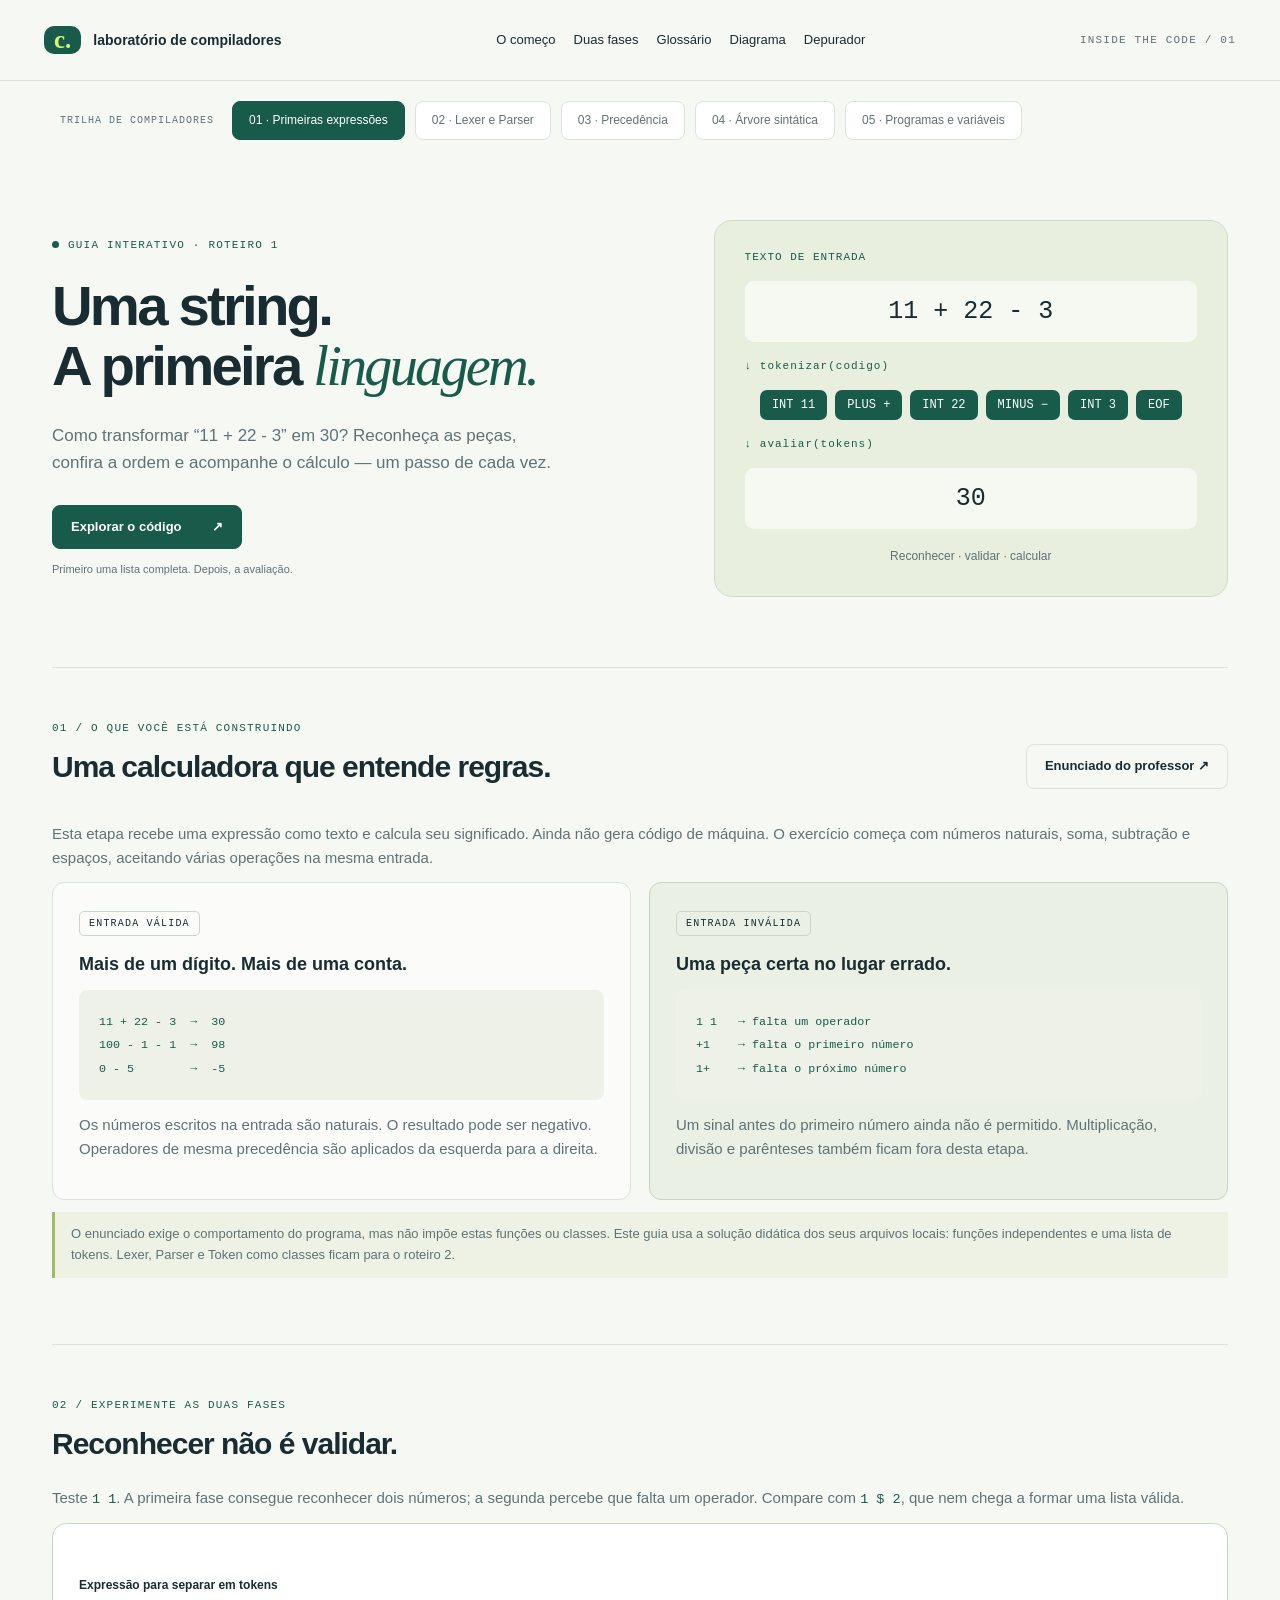
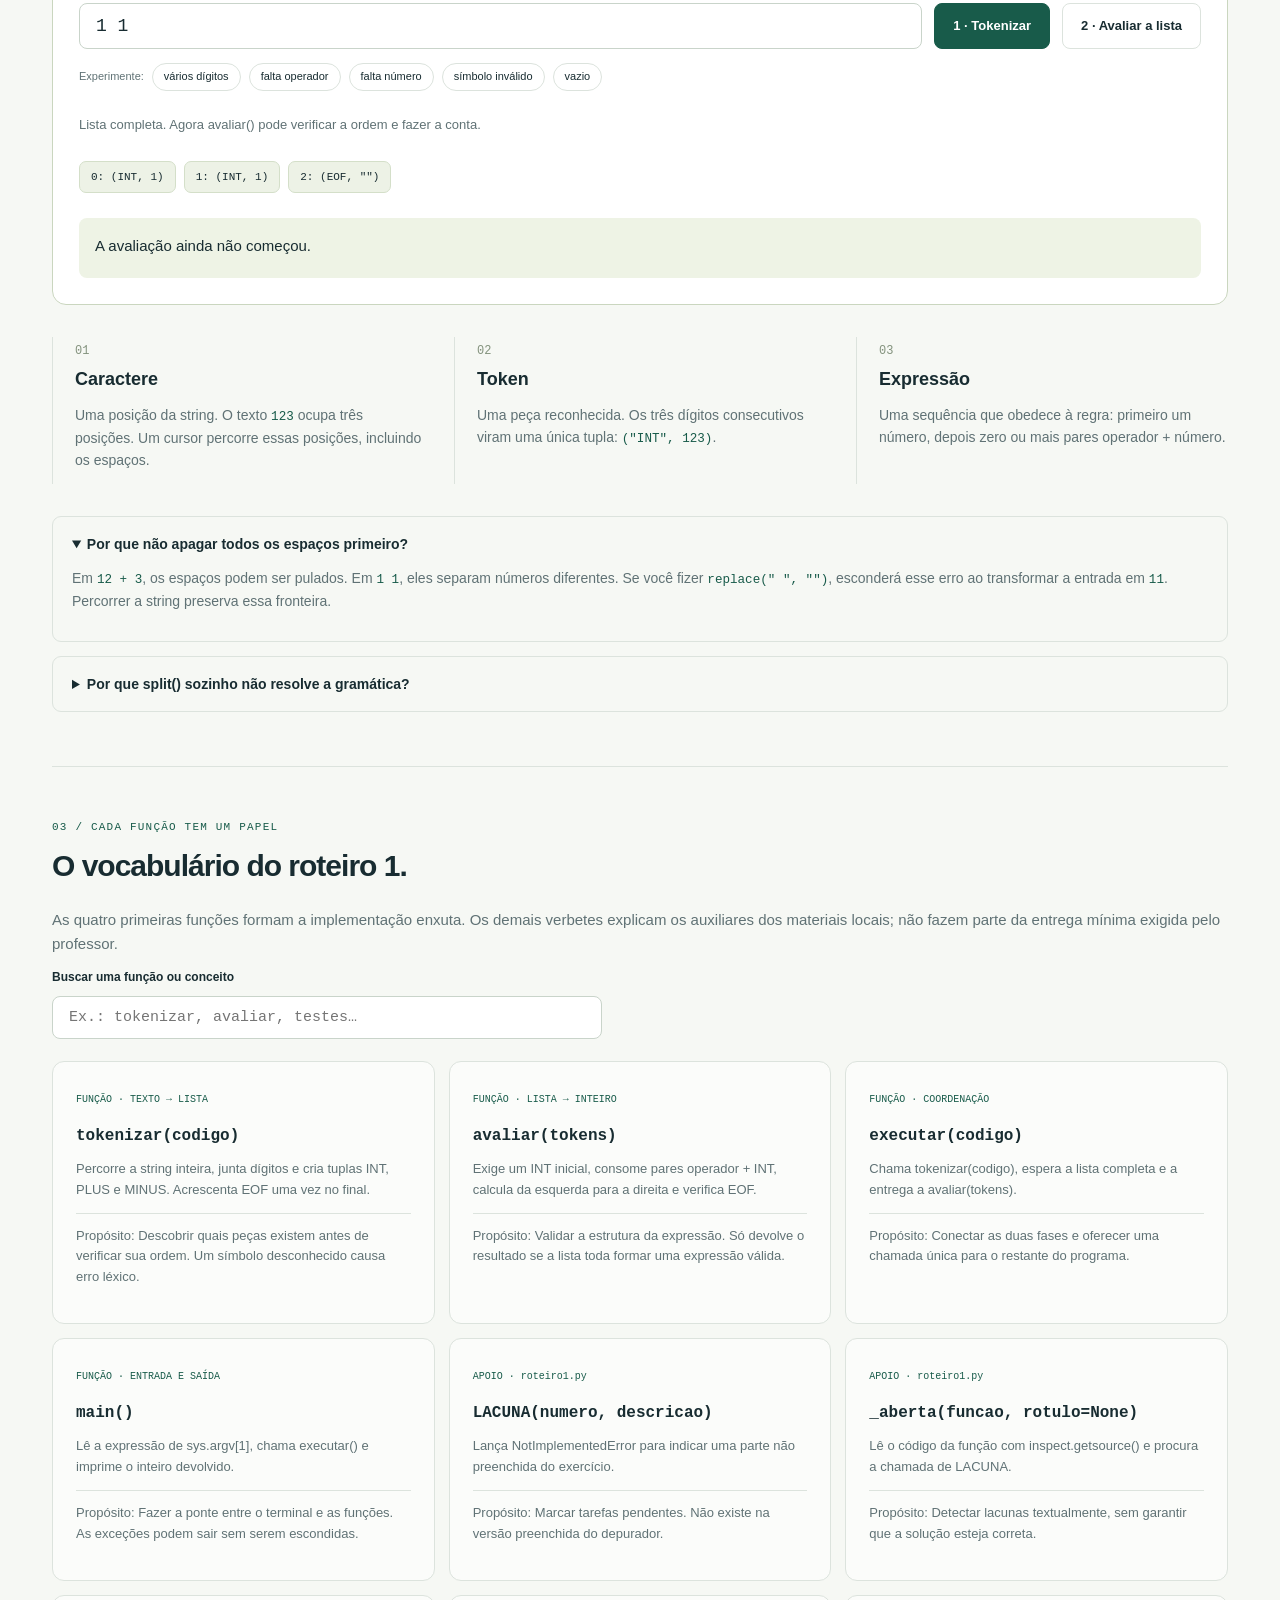
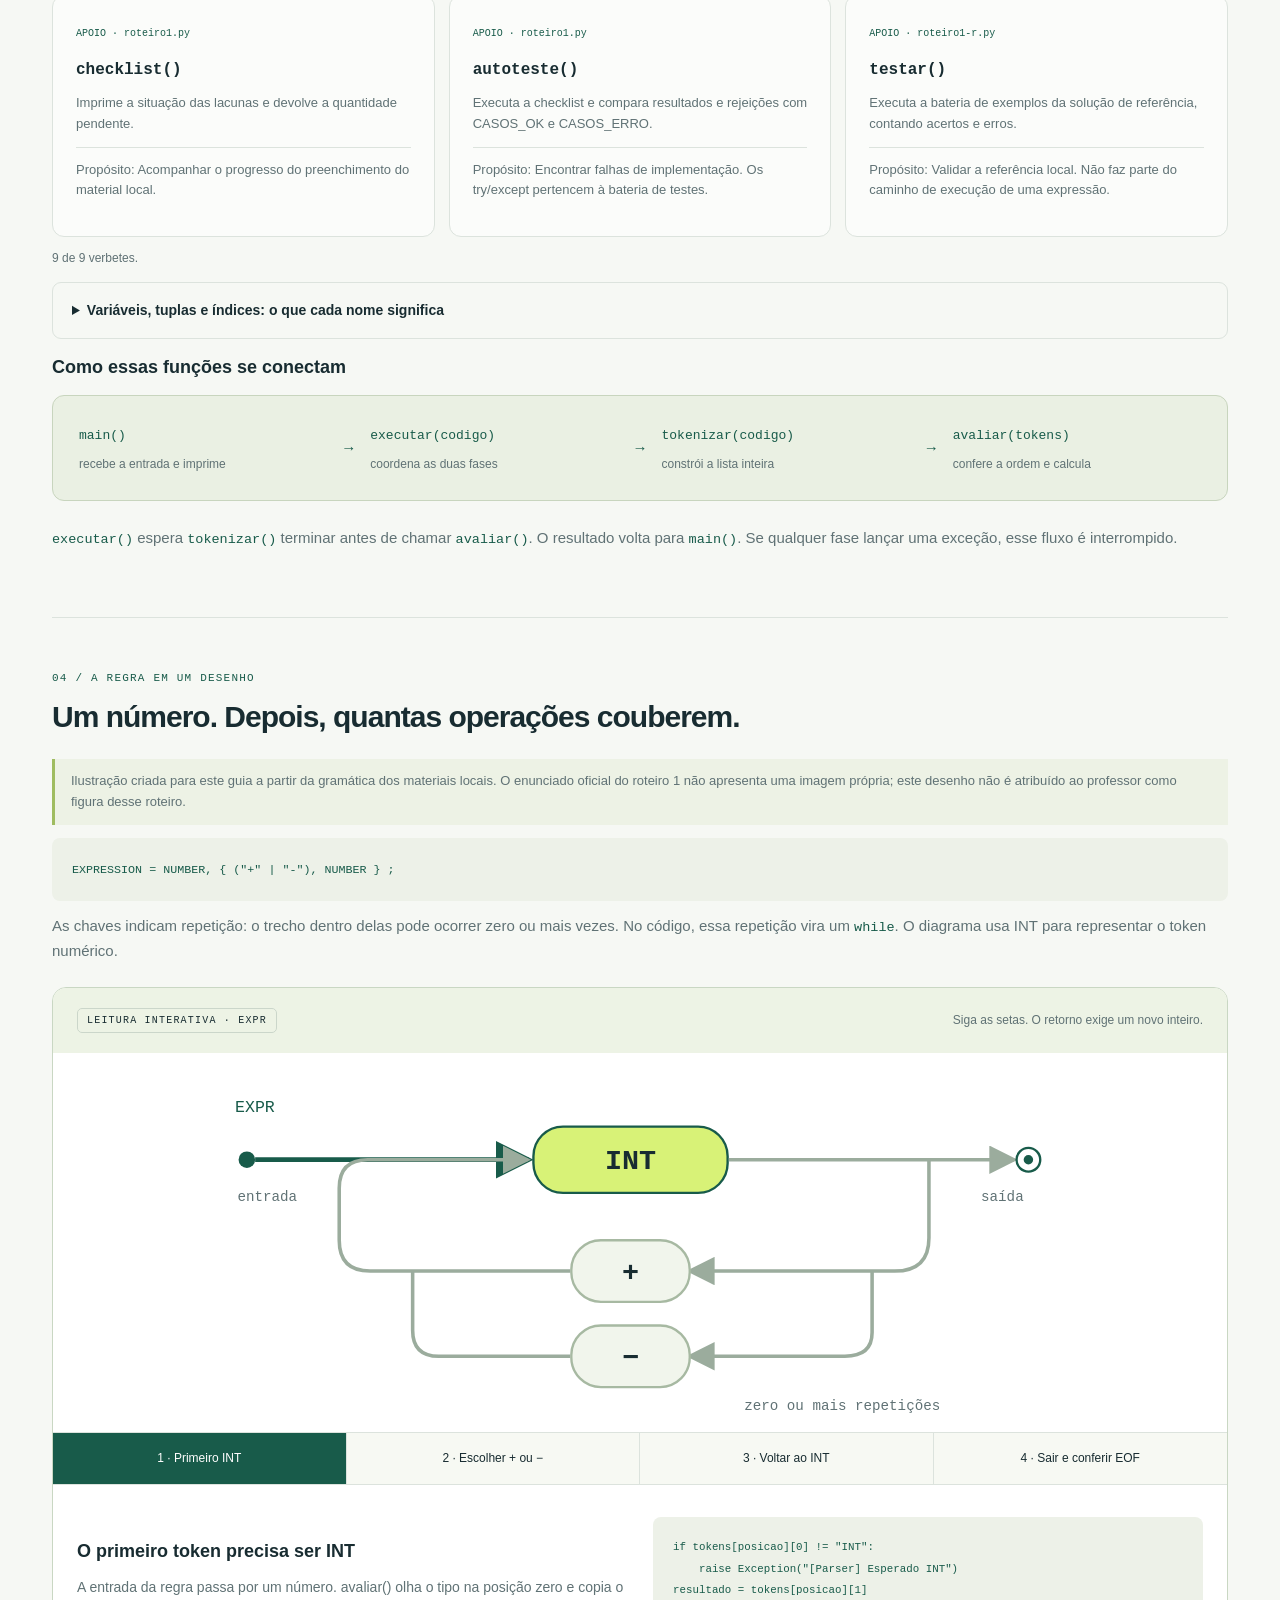
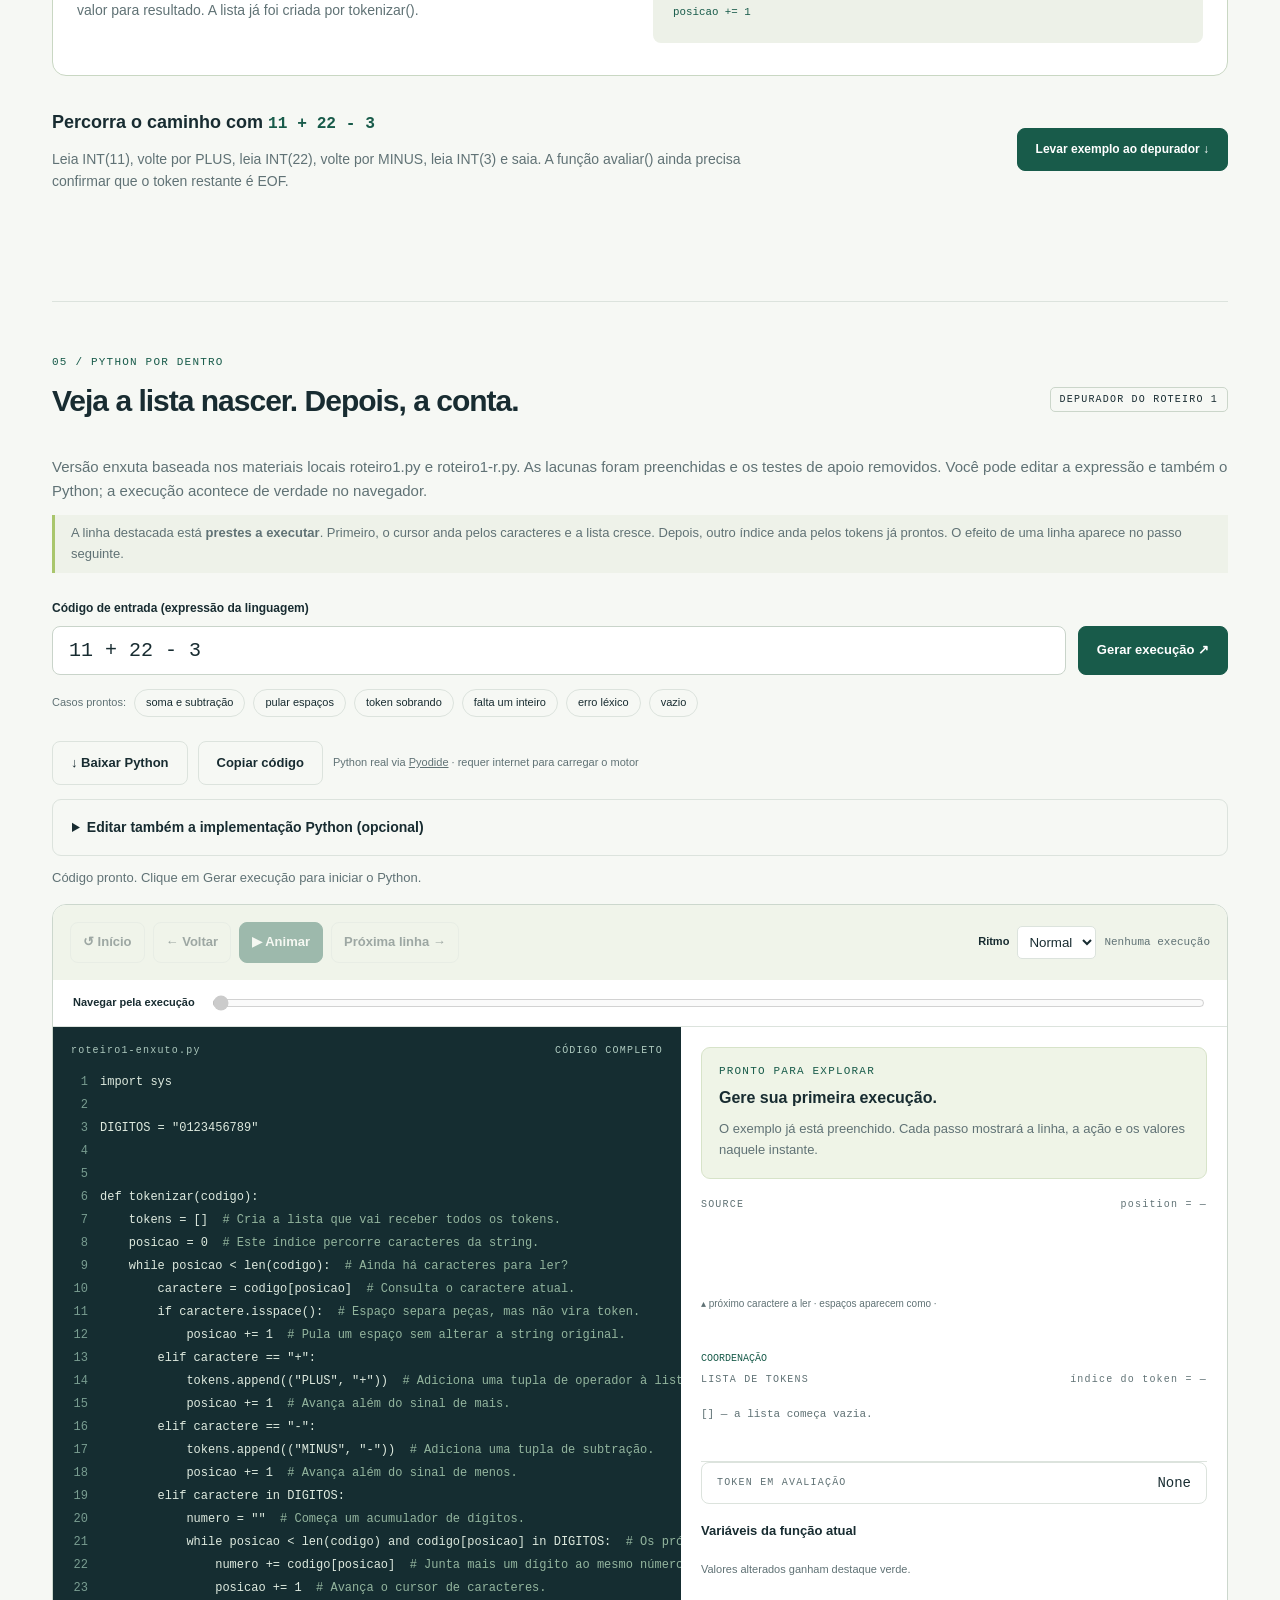
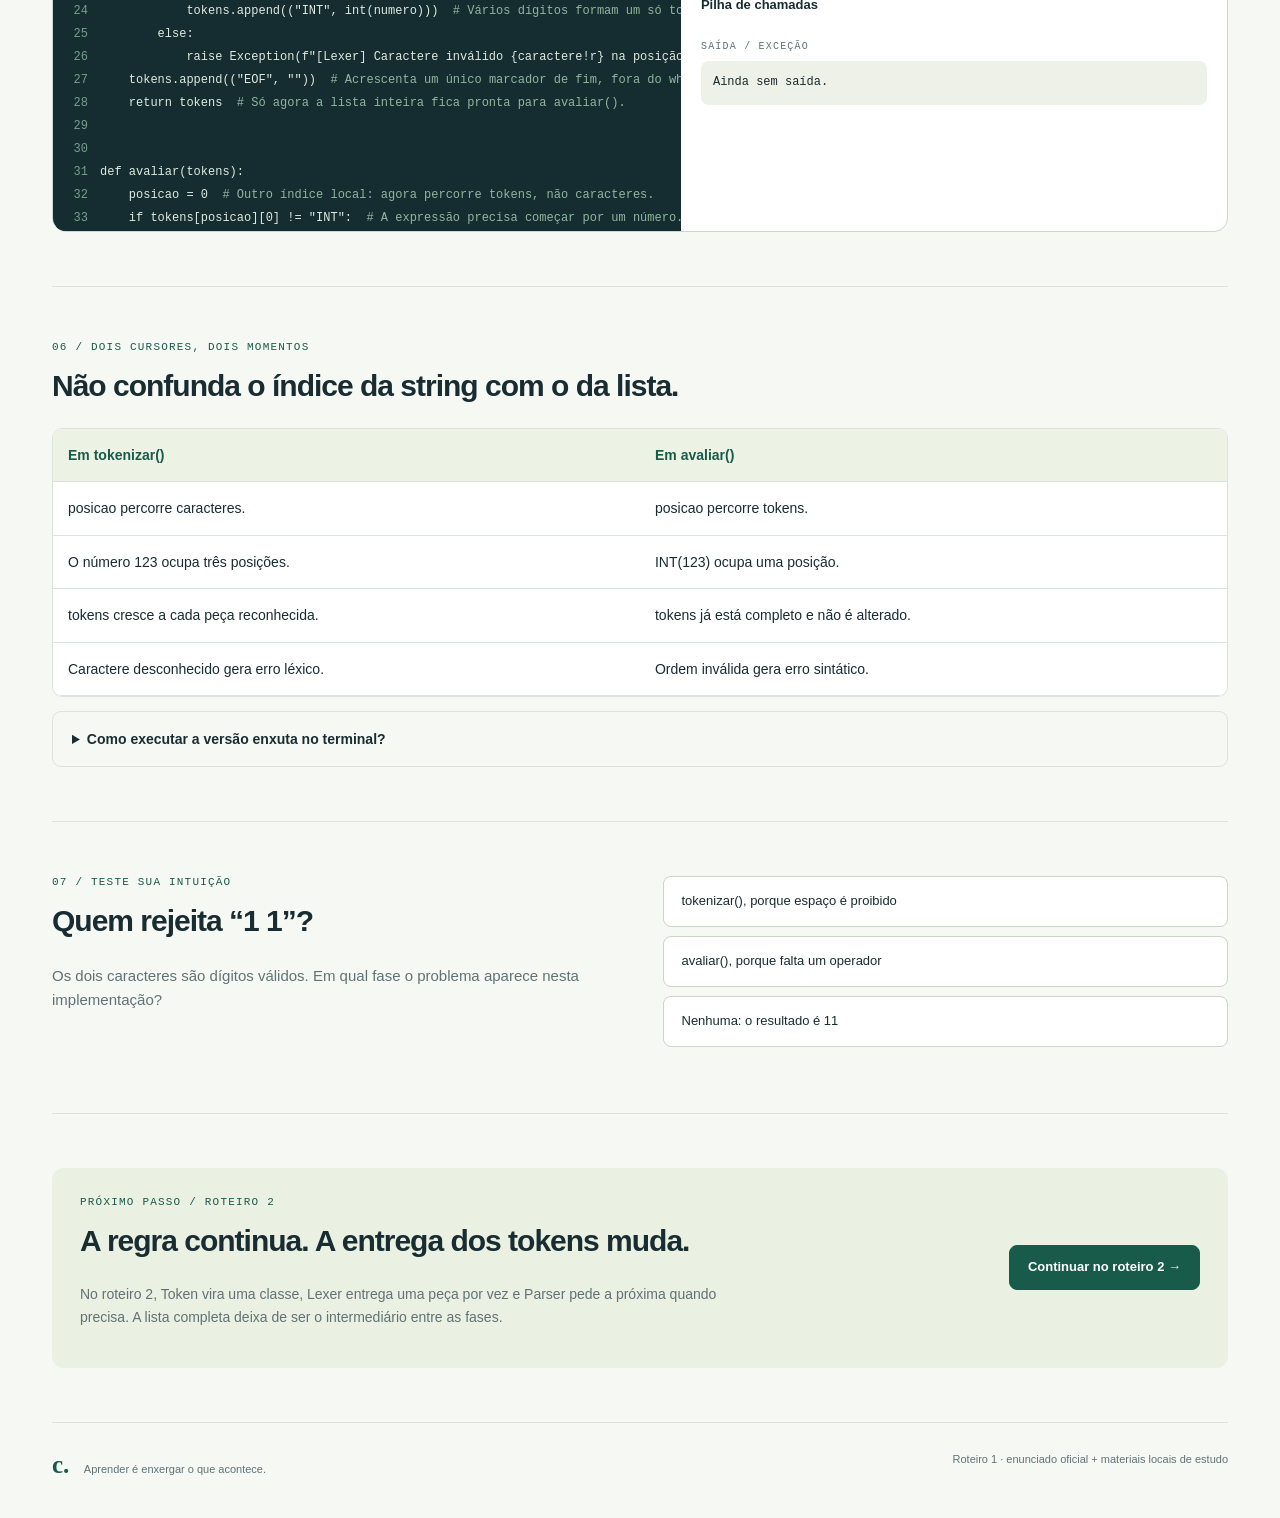
==== commit 6a71d7c6: "Add interactive lessons 3-5 with AST and symbol table debugging" ====
--- a/roteiro1.html
+++ b/roteiro1.html
@@ -4,12 +4,12 @@
 <meta charset="utf-8"><meta name="viewport" content="width=device-width,initial-scale=1">
 <title>Roteiro 01 · Do texto à primeira conta</title>
 <link rel="stylesheet" href="style.css"><link rel="stylesheet" href="debug.css?v=player2"><link rel="stylesheet" href="player.css?v=player2"><link rel="stylesheet" href="courses.css?v=1"><link rel="stylesheet" href="diagrams.css?v=1">
-<script src="roteiro1.js?v=1" defer></script><script src="debug.js?v=courses1" defer></script><script src="diagrams.js?v=courses1" defer></script>
+<script src="roteiro1.js?v=1" defer></script><script src="debug.js?v=courses345" defer></script><script src="diagrams.js?v=courses1" defer></script>
 </head>
 <body>
 <header><a class="brand" href="index.html"><span class="brand-icon">c.</span> laboratório de compiladores</a><nav aria-label="Principal"><a href="#fundamentos">O começo</a><a href="#laboratorio">Duas fases</a><a href="#glossario">Glossário</a><a href="#diagramas">Diagrama</a><a href="#debug">Depurador</a></nav><span class="chapter">INSIDE THE CODE / 01</span></header>
 <main>
-<nav class="course-switch" aria-label="Escolher roteiro"><span>TRILHA DE COMPILADORES</span><a href="roteiro1.html" aria-current="page">01 · Primeiras expressões</a><a href="index.html">02 · Lexer e Parser</a></nav>
+<nav class="course-switch" aria-label="Escolher roteiro"><span>TRILHA DE COMPILADORES</span><a href="roteiro1.html" aria-current="page">01 · Primeiras expressões</a><a href="index.html">02 · Lexer e Parser</a><a href="roteiro3.html">03 · Precedência</a><a href="roteiro4.html">04 · Árvore sintática</a><a href="roteiro5.html">05 · Programas e variáveis</a></nav>
 <section class="hero"><div><div class="eyebrow"><span class="dot"></span> GUIA INTERATIVO · ROTEIRO 1</div><h1>Uma string.<br>A primeira <em>linguagem.</em></h1><p class="lead">Como transformar “11 + 22 - 3” em 30? Reconheça as peças, confira a ordem e acompanhe o cálculo — um passo de cada vez.</p><a class="button primary" href="#debug">Explorar o código <span>↗</span></a><span class="hero-note">Primeiro uma lista completa. Depois, a avaliação.</span></div><div class="r1-hero-art"><span class="r1-art-label">TEXTO DE ENTRADA</span><div class="r1-source">11 + 22 - 3</div><span class="r1-art-label">↓ tokenizar(codigo)</span><div class="r1-art-tokens"><span>INT 11</span><span>PLUS +</span><span>INT 22</span><span>MINUS −</span><span>INT 3</span><span>EOF</span></div><span class="r1-art-label">↓ avaliar(tokens)</span><div class="r1-source">30</div><span class="r1-art-caption">Reconhecer · validar · calcular</span></div></section>
 <section id="fundamentos" class="section"><div class="section-title"><div><div class="eyebrow">01 / O QUE VOCÊ ESTÁ CONSTRUINDO</div><h2>Uma calculadora que entende regras.</h2></div><a class="button subtle" href="https://raulikeda.github.io/LP/Roteiro1/" target="_blank" rel="noopener noreferrer">Enunciado do professor ↗</a></div><p>Esta etapa recebe uma expressão como texto e calcula seu significado. Ainda não gera código de máquina. O exercício começa com números naturais, soma, subtração e espaços, aceitando várias operações na mesma entrada.</p><div class="comparison"><article><span class="pill">ENTRADA VÁLIDA</span><h3>Mais de um dígito. Mais de uma conta.</h3><pre><code>11 + 22 - 3  →  30
 100 - 1 - 1  →  98
